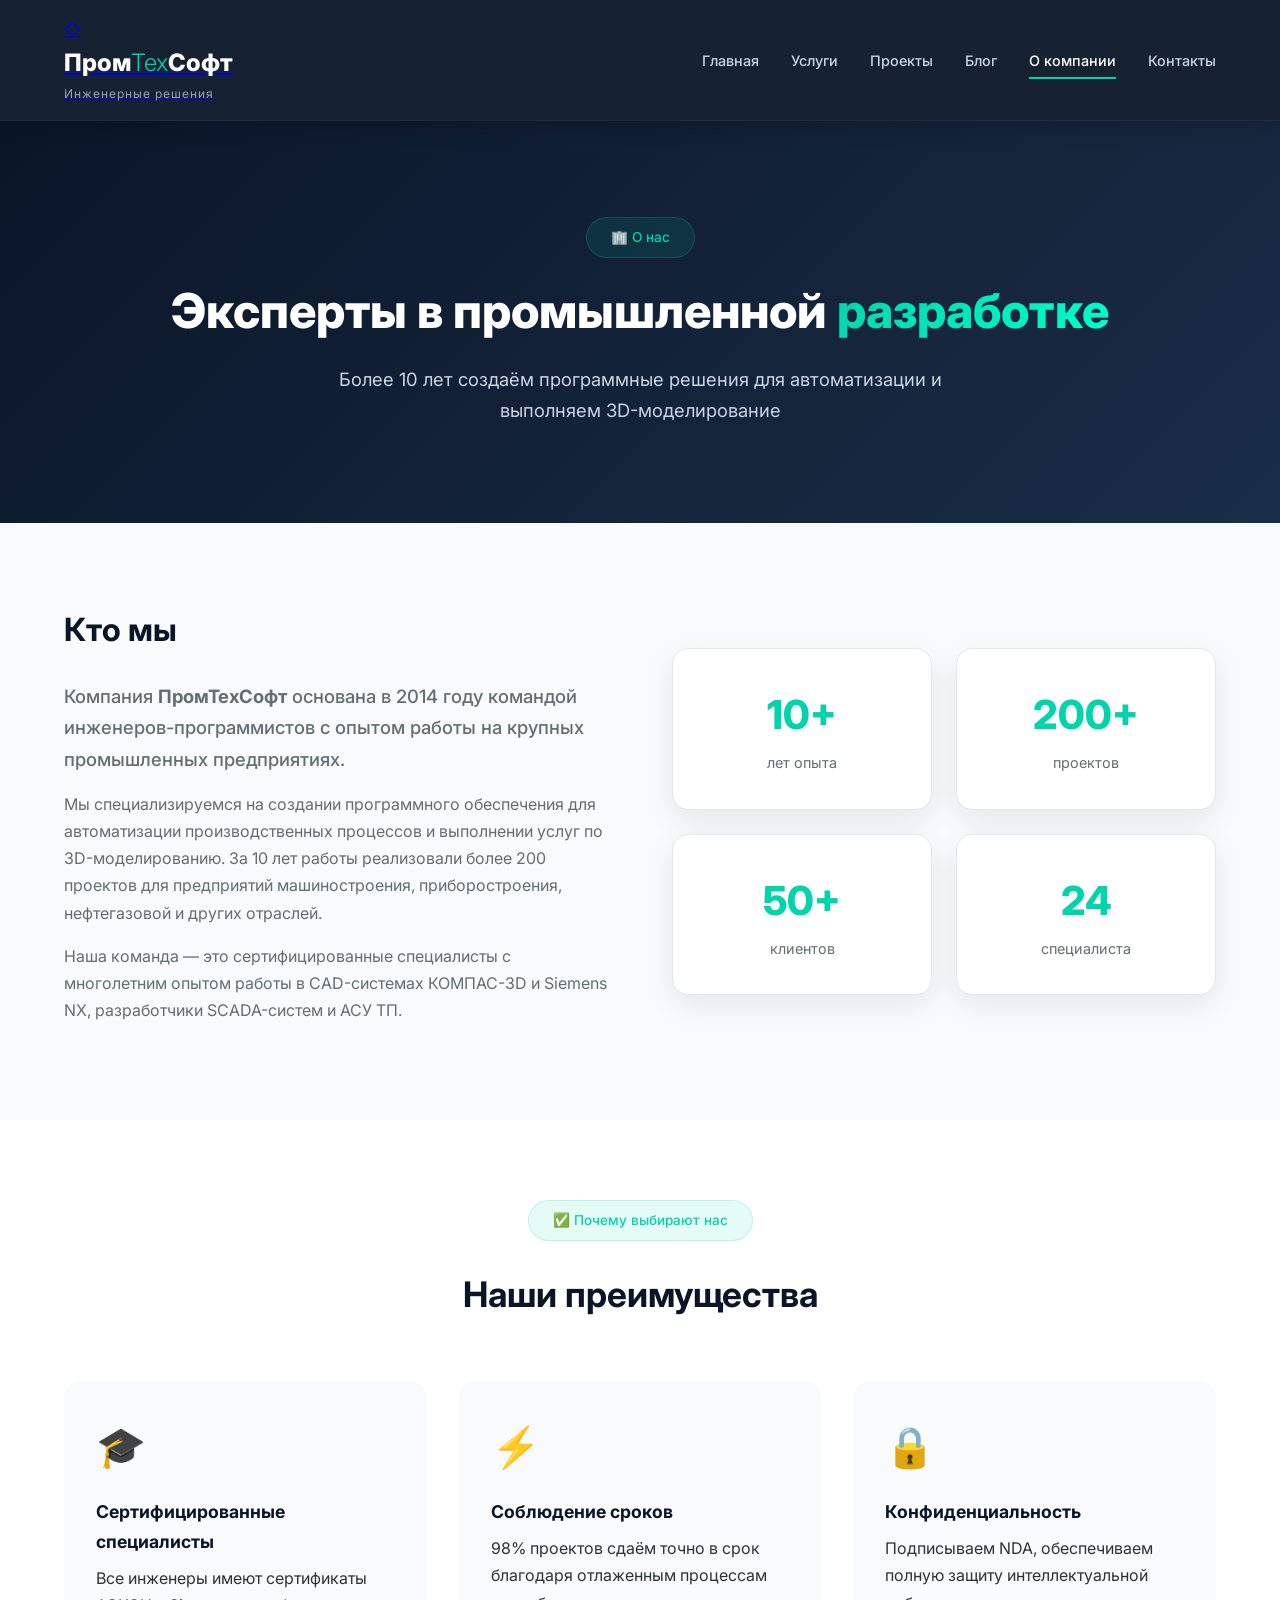
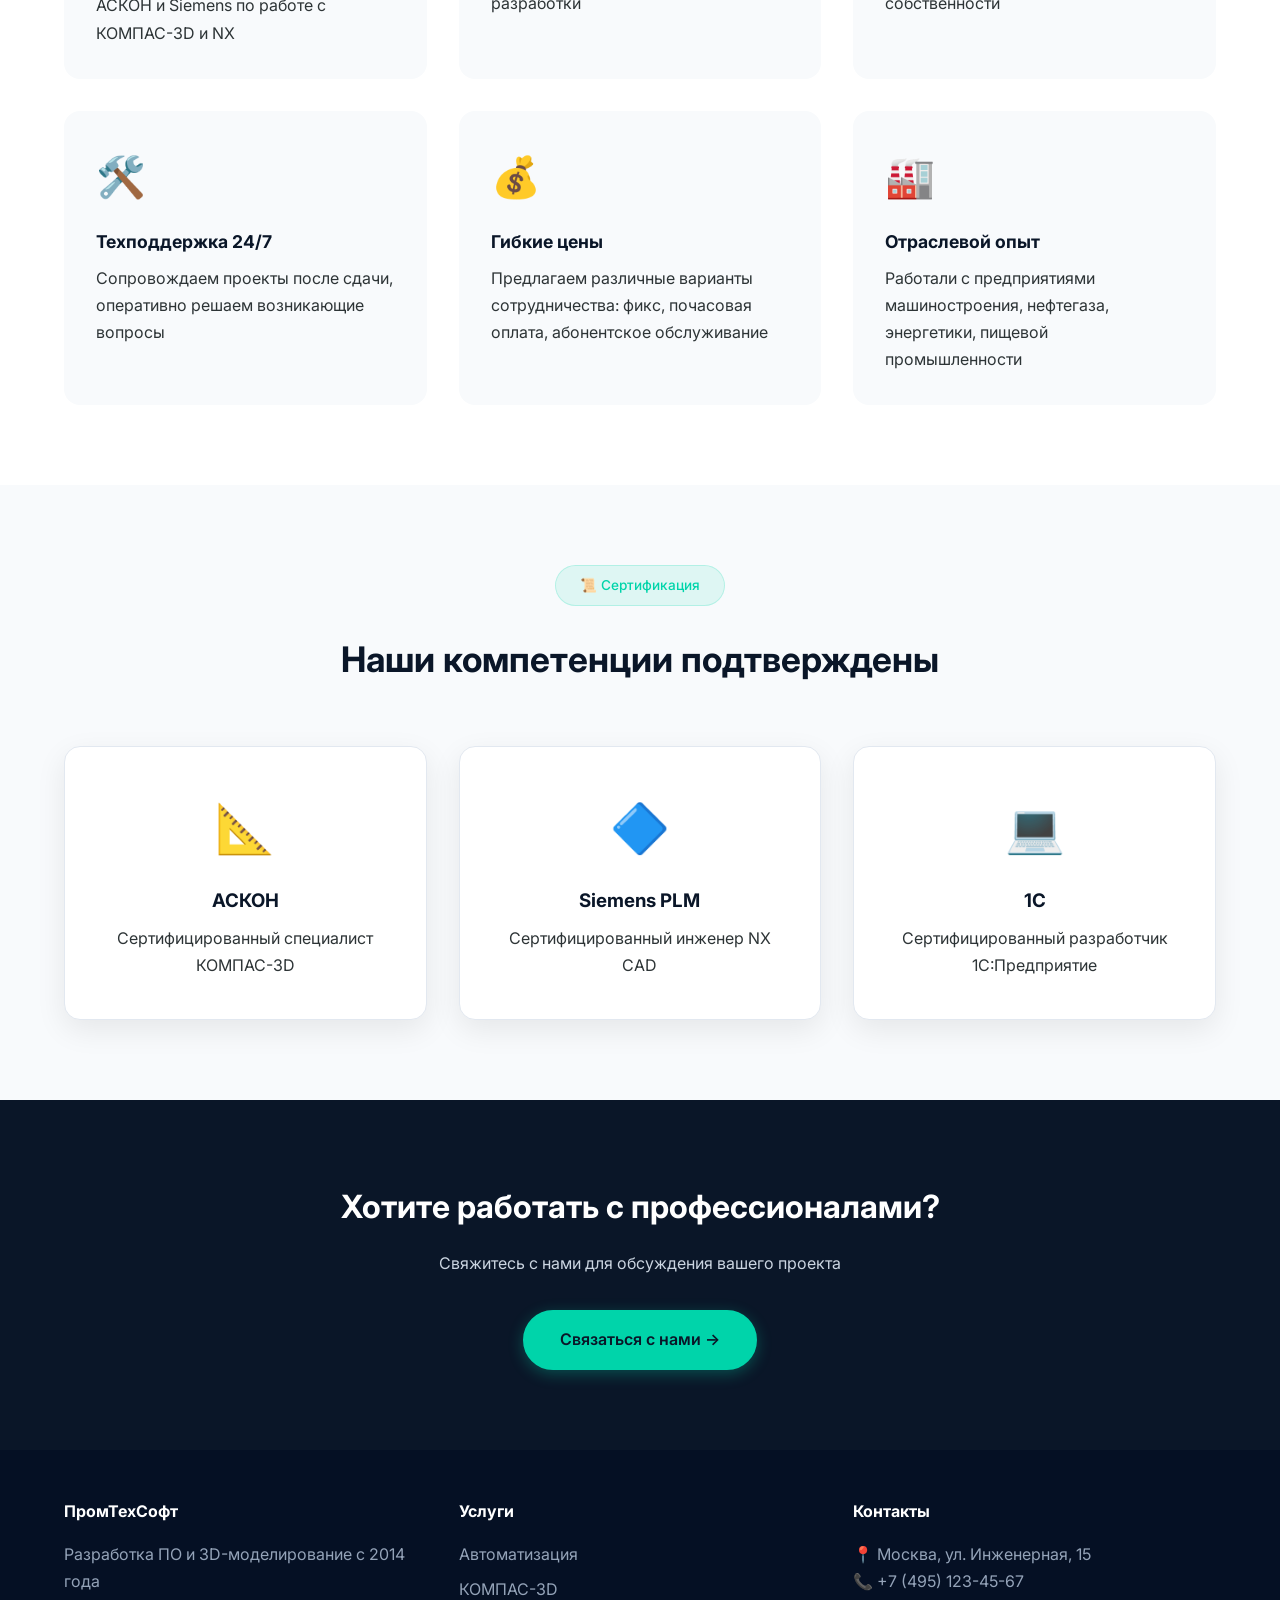
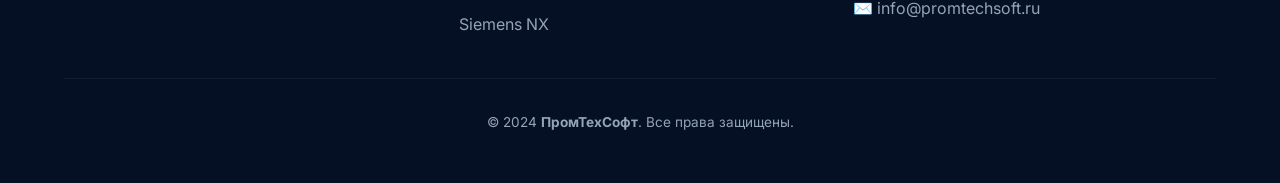
==== about.html @ b5c9da8a "добавление инфы" ====
<!DOCTYPE html>
<html lang="ru">
<head>
    <meta charset="UTF-8">
    <meta name="viewport" content="width=device-width, initial-scale=1.0">
    <title>О компании - ПромТехСофт | Автоматизация производств</title>
    <meta name="description" content="ПромТехСофт - компания по разработке ПО для автоматизации производств и 3D-моделированию. Более 10 лет опыта, сертифицированные специалисты КОМПАС-3D и Siemens NX.">
    <link rel="stylesheet" href="style.css">
    <link rel="stylesheet" href="animations.css">
    <link href="https://fonts.googleapis.com/css2?family=Inter:wght@300;400;500;600;700;800;900&display=swap" rel="stylesheet">
</head>
<body>
    <header class="header" id="header">
        <div class="container">
            <nav class="navbar">
                <a href="index.html" class="logo">
                    <span class="logo-icon">◇</span>
                    <div>
                        <h1>Пром<span>Тех</span>Софт</h1>
                        <p class="tagline">Инженерные решения</p>
                    </div>
                </a>
                <ul class="nav-menu" id="navMenu">
                    <li><a href="index.html">Главная</a></li>
                    <li><a href="services.html">Услуги</a></li>
                    <li><a href="projects.html">Проекты</a></li>
                    <li><a href="blog.html">Блог</a></li>
                    <li><a href="about.html" class="active">О компании</a></li>
                    <li><a href="contacts.html">Контакты</a></li>
                </ul>
                <button class="burger" id="burger" aria-label="Меню">
                    <span></span><span></span><span></span>
                </button>
            </nav>
        </div>
    </header>

    <main>
        <!-- Hero -->
        <section class="hero" style="min-height: auto; padding: 6rem 0 4rem;">
            <div class="container">
                <span class="badge fade-in">🏢 О нас</span>
                <h2 class="fade-in">Эксперты в промышленной <span class="highlight">разработке</span></h2>
                <p class="fade-in">Более 10 лет создаём программные решения для автоматизации и выполняем 3D-моделирование</p>
            </div>
        </section>

        <!-- О компании -->
        <section>
            <div class="container">
                <div class="about-grid">
                    <div class="about-content fade-in">
                        <h2>Кто мы</h2>
                        <p class="lead">Компания <strong>ПромТехСофт</strong> основана в 2014 году командой инженеров-программистов с опытом работы на крупных промышленных предприятиях.</p>
                        <p>Мы специализируемся на создании программного обеспечения для автоматизации производственных процессов и выполнении услуг по 3D-моделированию. За 10 лет работы реализовали более 200 проектов для предприятий машиностроения, приборостроения, нефтегазовой и других отраслей.</p>
                        <p>Наша команда — это сертифицированные специалисты с многолетним опытом работы в CAD-системах КОМПАС-3D и Siemens NX, разработчики SCADA-систем и АСУ ТП.</p>
                    </div>
                    <div class="about-stats fade-in">
                        <div class="stat-card">
                            <span class="stat-number">10+</span>
                            <span class="stat-label">лет опыта</span>
                        </div>
                        <div class="stat-card">
                            <span class="stat-number">200+</span>
                            <span class="stat-label">проектов</span>
                        </div>
                        <div class="stat-card">
                            <span class="stat-number">50+</span>
                            <span class="stat-label">клиентов</span>
                        </div>
                        <div class="stat-card">
                            <span class="stat-number">24</span>
                            <span class="stat-label">специалиста</span>
                        </div>
                    </div>
                </div>
            </div>
        </section>

        <!-- Преимущества -->
        <section style="background: var(--white);">
            <div class="container">
                <div class="section-header fade-in">
                    <span class="badge">✅ Почему выбирают нас</span>
                    <h2>Наши преимущества</h2>
                </div>
                <div class="advantages-grid fade-in">
                    <div class="advantage-item">
                        <span class="adv-icon">🎓</span>
                        <h3>Сертифицированные специалисты</h3>
                        <p>Все инженеры имеют сертификаты АСКОН и Siemens по работе с КОМПАС-3D и NX</p>
                    </div>
                    <div class="advantage-item">
                        <span class="adv-icon">⚡</span>
                        <h3>Соблюдение сроков</h3>
                        <p>98% проектов сдаём точно в срок благодаря отлаженным процессам разработки</p>
                    </div>
                    <div class="advantage-item">
                        <span class="adv-icon">🔒</span>
                        <h3>Конфиденциальность</h3>
                        <p>Подписываем NDA, обеспечиваем полную защиту интеллектуальной собственности</p>
                    </div>
                    <div class="advantage-item">
                        <span class="adv-icon">🛠️</span>
                        <h3>Техподдержка 24/7</h3>
                        <p>Сопровождаем проекты после сдачи, оперативно решаем возникающие вопросы</p>
                    </div>
                    <div class="advantage-item">
                        <span class="adv-icon">💰</span>
                        <h3>Гибкие цены</h3>
                        <p>Предлагаем различные варианты сотрудничества: фикс, почасовая оплата, абонентское обслуживание</p>
                    </div>
                    <div class="advantage-item">
                        <span class="adv-icon">🏭</span>
                        <h3>Отраслевой опыт</h3>
                        <p>Работали с предприятиями машиностроения, нефтегаза, энергетики, пищевой промышленности</p>
                    </div>
                </div>
            </div>
        </section>

        <!-- Сертификаты -->
        <section>
            <div class="container">
                <div class="section-header fade-in">
                    <span class="badge">📜 Сертификация</span>
                    <h2>Наши компетенции подтверждены</h2>
                </div>
                <div class="certificates-grid fade-in">
                    <div class="cert-card">
                        <span class="cert-icon">📐</span>
                        <h3>АСКОН</h3>
                        <p>Сертифицированный специалист КОМПАС-3D</p>
                    </div>
                    <div class="cert-card">
                        <span class="cert-icon">🔷</span>
                        <h3>Siemens PLM</h3>
                        <p>Сертифицированный инженер NX CAD</p>
                    </div>
                    <div class="cert-card">
                        <span class="cert-icon">💻</span>
                        <h3>1С</h3>
                        <p>Сертифицированный разработчик 1С:Предприятие</p>
                    </div>
                </div>
            </div>
        </section>

        <!-- CTA -->
        <section class="cta fade-in">
            <div class="container">
                <h2>Хотите работать с профессионалами?</h2>
                <p>Свяжитесь с нами для обсуждения вашего проекта</p>
                <a href="contacts.html" class="btn btn-primary">Связаться с нами →</a>
            </div>
        </section>
    </main>

    <footer class="footer">
        <div class="container">
            <div class="footer-grid">
                <div class="footer-col">
                    <h4>ПромТехСофт</h4>
                    <p>Разработка ПО и 3D-моделирование с 2014 года</p>
                </div>
                <div class="footer-col">
                    <h4>Услуги</h4>
                    <ul>
                        <li><a href="services.html">Автоматизация</a></li>
                        <li><a href="services.html">КОМПАС-3D</a></li>
                        <li><a href="services.html">Siemens NX</a></li>
                    </ul>
                </div>
                <div class="footer-col">
                    <h4>Контакты</h4>
                    <p>📍 Москва, ул. Инженерная, 15</p>
                    <p>📞 +7 (495) 123-45-67</p>
                    <p>✉️ info@promtechsoft.ru</p>
                </div>
            </div>
            <div class="footer-bottom">
                <p>© 2024 <strong>ПромТехСофт</strong>. Все права защищены.</p>
            </div>
        </div>
    </footer>

    <button class="scroll-top" id="scrollTop" aria-label="Наверх">↑</button>

    <style>
        .about-grid {
            display: grid;
            grid-template-columns: 1fr 1fr;
            gap: 4rem;
            align-items: center;
        }
        
        .about-content h2 {
            font-size: 2rem;
            color: var(--primary);
            margin-bottom: 1.5rem;
        }
        
        .lead {
            font-size: 1.15rem;
            color: var(--text);
            margin-bottom: 1rem;
            font-weight: 500;
        }
        
        .about-content p {
            color: var(--text-light);
            margin-bottom: 1rem;
        }
        
        .about-stats {
            display: grid;
            grid-template-columns: repeat(2, 1fr);
            gap: 1.5rem;
        }
        
        .stat-card {
            background: var(--white);
            padding: 2rem;
            border-radius: var(--radius);
            text-align: center;
            box-shadow: var(--shadow);
            border: 1px solid var(--gray-200);
            transition: var(--transition);
        }
        
        .stat-card:hover {
            transform: translateY(-5px);
            box-shadow: var(--shadow-hover);
        }
        
        .stat-number {
            font-size: 2.5rem;
            font-weight: 800;
            color: var(--accent);
            display: block;
        }
        
        .stat-label {
            color: var(--text-light);
            font-size: 0.9rem;
        }
        
        .advantages-grid {
            display: grid;
            grid-template-columns: repeat(auto-fit, minmax(300px, 1fr));
            gap: 2rem;
        }
        
        .advantage-item {
            background: var(--gray-50);
            padding: 2rem;
            border-radius: var(--radius);
            transition: var(--transition);
        }
        
        .advantage-item:hover {
            background: var(--white);
            box-shadow: var(--shadow);
            transform: translateY(-3px);
        }
        
        .adv-icon {
            font-size: 2.5rem;
            display: block;
            margin-bottom: 1rem;
        }
        
        .advantage-item h3 {
            font-size: 1.1rem;
            margin-bottom: 0.5rem;
            color: var(--primary);
        }
        
        .certificates-grid {
            display: grid;
            grid-template-columns: repeat(auto-fit, minmax(250px, 1fr));
            gap: 2rem;
        }
        
        .cert-card {
            text-align: center;
            padding: 2.5rem 2rem;
            background: var(--white);
            border-radius: var(--radius);
            box-shadow: var(--shadow);
            border: 1px solid var(--gray-200);
        }
        
        .cert-icon {
            font-size: 3rem;
            display: block;
            margin-bottom: 1rem;
        }
        
        .cert-card h3 {
            color: var(--primary);
            margin-bottom: 0.5rem;
        }
        
        @media (max-width: 768px) {
            .about-grid {
                grid-template-columns: 1fr;
                gap: 2rem;
            }
            
            .about-stats {
                grid-template-columns: repeat(2, 1fr);
            }
        }
    </style>

    <script src="main.js"></script>
</body>
</html>
---- style.css ----
:root {
    --primary: #0a1628;
    --primary-light: #132238;
    --secondary: #1a2d47;
    --accent: #00d4aa;
    --accent-hover: #00f0c8;
    --dark: #051024;
    --text: #2d3436;
    --text-light: #636e72;
    --white: #ffffff;
    --gray-50: #f8fafc;
    --gray-100: #f1f5f9;
    --gray-200: #e2e8f0;
    --gray-300: #cbd5e1;
    --gray-400: #94a3b8;
    --gray-500: #64748b;
    --radius: 16px;
    --shadow: 0 10px 30px rgba(0,0,0,0.08);
    --shadow-hover: 0 20px 40px rgba(0,0,0,0.15);
    --transition: 0.3s cubic-bezier(0.4, 0, 0.2, 1);
}

* {
    margin: 0;
    padding: 0;
    box-sizing: border-box;
}

html {
    scroll-behavior: smooth;
    scroll-padding-top: 80px;
}

body {
    font-family: 'Inter', -apple-system, sans-serif;
    line-height: 1.7;
    color: var(--text);
    background: var(--gray-50);
}

.container {
    max-width: 1200px;
    margin: 0 auto;
    padding: 0 24px;
}

/* Header */
.header {
    background: rgba(10, 22, 40, 0.95);
    backdrop-filter: blur(20px);
    color: var(--white);
    padding: 1rem 0;
    position: sticky;
    top: 0;
    z-index: 1000;
    border-bottom: 1px solid rgba(255,255,255,0.05);
    box-shadow: 0 4px 20px rgba(0,0,0,0.2);
}

.navbar {
    display: flex;
    justify-content: space-between;
    align-items: center;
}

.logo h1 {
    font-size: 1.5rem;
    font-weight: 800;
    color: var(--white);
}

.logo h1 span {
    color: var(--accent);
    font-weight: 300;
}

.tagline {
    font-size: 0.75rem;
    color: var(--gray-400);
    letter-spacing: 1px;
}

.nav-menu {
    display: flex;
    list-style: none;
    gap: 2rem;
}

.nav-menu a {
    color: var(--gray-300);
    text-decoration: none;
    font-weight: 500;
    font-size: 0.9rem;
    transition: var(--transition);
    padding: 0.5rem 0;
    border-bottom: 2px solid transparent;
}

.nav-menu a:hover,
.nav-menu a.active {
    color: var(--white);
    border-bottom-color: var(--accent);
}

.burger {
    display: none;
    font-size: 1.5rem;
    background: none;
    border: none;
    color: var(--white);
    cursor: pointer;
    padding: 0.5rem;
}

/* Hero */
.hero {
    background: linear-gradient(135deg, var(--primary) 0%, var(--secondary) 100%);
    color: var(--white);
    padding: 6rem 0;
    text-align: center;
}

.badge {
    display: inline-block;
    background: rgba(0, 212, 170, 0.1);
    color: var(--accent);
    padding: 0.5rem 1.5rem;
    border-radius: 50px;
    font-size: 0.85rem;
    font-weight: 500;
    border: 1px solid rgba(0, 212, 170, 0.2);
    margin-bottom: 1.5rem;
}

.hero h2 {
    font-size: 3rem;
    font-weight: 800;
    line-height: 1.2;
    margin-bottom: 1.5rem;
}

.highlight {
    background: linear-gradient(135deg, var(--accent), #00ffcc);
    -webkit-background-clip: text;
    -webkit-text-fill-color: transparent;
    background-clip: text;
}

.hero p {
    font-size: 1.15rem;
    color: var(--gray-300);
    max-width: 700px;
    margin: 0 auto 2rem;
}

.hero-buttons {
    display: flex;
    gap: 1rem;
    justify-content: center;
    margin-bottom: 3rem;
    flex-wrap: wrap;
}

.hero-stats {
    display: flex;
    justify-content: center;
    gap: 4rem;
}

.stat-value {
    font-size: 2rem;
    font-weight: 800;
    color: var(--accent);
    display: block;
}

.stat-label {
    font-size: 0.9rem;
    color: var(--gray-400);
}

/* Buttons */
.btn {
    display: inline-block;
    padding: 0.9rem 2.2rem;
    border-radius: 50px;
    text-decoration: none;
    font-weight: 600;
    transition: var(--transition);
    border: 2px solid transparent;
}

.btn-primary {
    background: var(--accent);
    color: var(--primary);
    border-color: var(--accent);
    box-shadow: 0 4px 15px rgba(0, 212, 170, 0.3);
}

.btn-primary:hover {
    background: var(--accent-hover);
    transform: translateY(-2px);
    box-shadow: 0 8px 25px rgba(0, 212, 170, 0.4);
}

.btn-outline {
    border-color: rgba(255,255,255,0.3);
    color: var(--white);
    backdrop-filter: blur(10px);
}

.btn-outline:hover {
    background: rgba(255,255,255,0.1);
    border-color: var(--white);
    transform: translateY(-2px);
}

/* Sections */
section {
    padding: 5rem 0;
}

.section-header {
    text-align: center;
    margin-bottom: 3.5rem;
}

.section-header h2 {
    font-size: 2.2rem;
    color: var(--primary);
    margin-bottom: 0.8rem;
}

.section-header p {
    color: var(--text-light);
    max-width: 600px;
    margin: 0 auto;
}

/* Services Grid */
.services-grid {
    display: grid;
    grid-template-columns: repeat(auto-fit, minmax(260px, 1fr));
    gap: 2rem;
}

.service-card {
    background: var(--white);
    padding: 2.5rem 2rem;
    border-radius: var(--radius);
    box-shadow: var(--shadow);
    text-align: center;
    transition: var(--transition);
    border: 1px solid var(--gray-200);
}

.service-card:hover {
    transform: translateY(-8px);
    box-shadow: var(--shadow-hover);
}

.service-icon {
    font-size: 3rem;
    margin-bottom: 1rem;
}

.service-card h3 {
    font-size: 1.2rem;
    margin-bottom: 0.8rem;
    color: var(--primary);
}

.service-card p {
    color: var(--text-light);
    font-size: 0.9rem;
    margin-bottom: 1rem;
}

.service-link {
    color: var(--accent);
    text-decoration: none;
    font-weight: 600;
    font-size: 0.9rem;
}

/* CTA */
.cta {
    background: var(--primary);
    color: var(--white);
    text-align: center;
}

.cta h2 {
    font-size: 2rem;
    margin-bottom: 1rem;
}

.cta p {
    color: var(--gray-300);
    margin-bottom: 2rem;
}

/* Footer */
.footer {
    background: var(--dark);
    color: var(--gray-400);
    padding: 3rem 0;
}

.footer-grid {
    display: grid;
    grid-template-columns: repeat(auto-fit, minmax(200px, 1fr));
    gap: 2rem;
    margin-bottom: 2rem;
}

.footer-col h4 {
    color: var(--white);
    margin-bottom: 1rem;
}

.footer-col ul {
    list-style: none;
}

.footer-col ul li {
    margin-bottom: 0.5rem;
}

.footer-col a {
    color: var(--gray-400);
    text-decoration: none;
    transition: var(--transition);
}

.footer-col a:hover {
    color: var(--accent);
}

.footer-bottom {
    text-align: center;
    padding-top: 2rem;
    border-top: 1px solid rgba(255,255,255,0.05);
    font-size: 0.85rem;
}

/* Scroll Top */
.scroll-top {
    position: fixed;
    bottom: 30px;
    right: 30px;
    width: 50px;
    height: 50px;
    background: var(--accent);
    color: var(--primary);
    border: none;
    border-radius: 50%;
    font-size: 1.5rem;
    cursor: pointer;
    opacity: 0;
    pointer-events: none;
    transition: var(--transition);
    box-shadow: var(--shadow);
    font-weight: 700;
}

.scroll-top.visible {
    opacity: 1;
    pointer-events: all;
}

.scroll-top:hover {
    background: var(--accent-hover);
    transform: translateY(-3px);
}

/* Mobile */
@media (max-width: 768px) {
    .burger {
        display: block;
    }
    
    .nav-menu {
        display: none;
        position: fixed;
        top: 70px;
        left: 0;
        right: 0;
        background: var(--primary);
        flex-direction: column;
        padding: 2rem;
        text-align: center;
        box-shadow: 0 10px 30px rgba(0,0,0,0.3);
    }
    
    .nav-menu.active {
        display: flex;
    }
    
    .hero h2 {
        font-size: 2rem;
    }
    
    .hero-stats {
        gap: 2rem;
    }
    
    .services-grid {
        grid-template-columns: 1fr;
    }
}
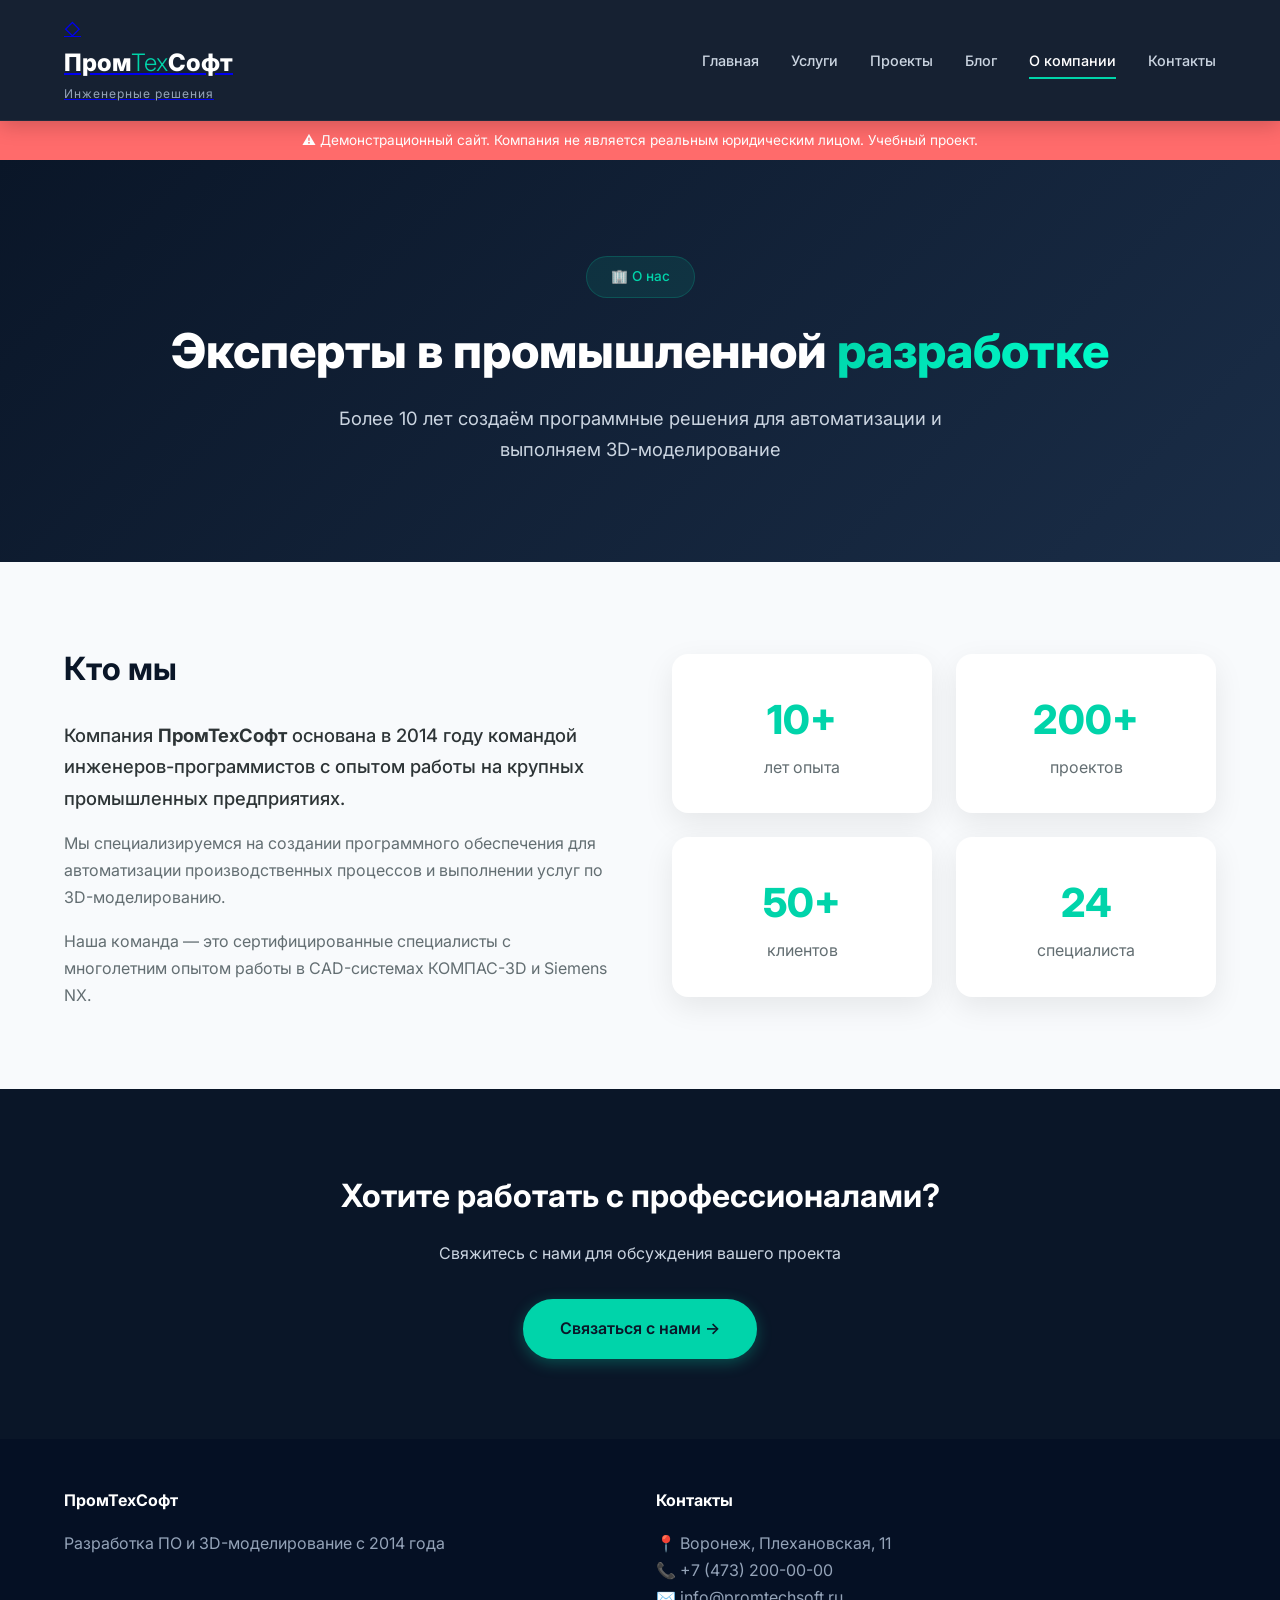
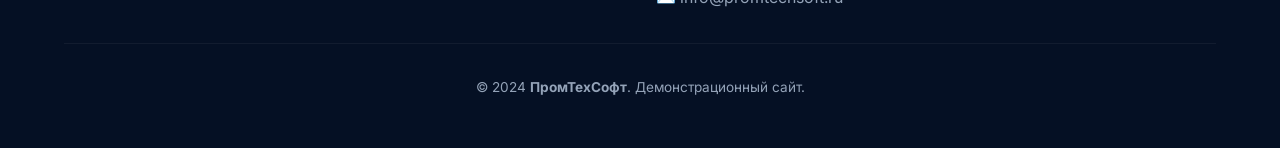
==== commit 824273cc: "демо" ====
--- a/about.html
+++ b/about.html
@@ -3,8 +3,8 @@
 <head>
     <meta charset="UTF-8">
     <meta name="viewport" content="width=device-width, initial-scale=1.0">
-    <title>О компании - ПромТехСофт | Автоматизация производств</title>
-    <meta name="description" content="ПромТехСофт - компания по разработке ПО для автоматизации производств и 3D-моделированию. Более 10 лет опыта, сертифицированные специалисты КОМПАС-3D и Siemens NX.">
+    <title>О компании - ПромТехСофт | Демонстрационный сайт</title>
+    <meta name="description" content="ПромТехСофт - демонстрационный сайт компании по разработке ПО для автоматизации производств и 3D-моделированию. Учебный проект.">
     <link rel="stylesheet" href="style.css">
     <link rel="stylesheet" href="animations.css">
     <link href="https://fonts.googleapis.com/css2?family=Inter:wght@300;400;500;600;700;800;900&display=swap" rel="stylesheet">
@@ -36,7 +36,10 @@
     </header>
 
     <main>
-        <!-- Hero -->
+        <div style="background: #ff6b6b; color: white; text-align: center; padding: 0.5rem; font-size: 0.85rem;">
+            ⚠️ Демонстрационный сайт. Компания не является реальным юридическим лицом. Учебный проект.
+        </div>
+
         <section class="hero" style="min-height: auto; padding: 6rem 0 4rem;">
             <div class="container">
                 <span class="badge fade-in">🏢 О нас</span>
@@ -45,108 +48,37 @@
             </div>
         </section>
 
-        <!-- О компании -->
         <section>
             <div class="container">
-                <div class="about-grid">
-                    <div class="about-content fade-in">
-                        <h2>Кто мы</h2>
-                        <p class="lead">Компания <strong>ПромТехСофт</strong> основана в 2014 году командой инженеров-программистов с опытом работы на крупных промышленных предприятиях.</p>
-                        <p>Мы специализируемся на создании программного обеспечения для автоматизации производственных процессов и выполнении услуг по 3D-моделированию. За 10 лет работы реализовали более 200 проектов для предприятий машиностроения, приборостроения, нефтегазовой и других отраслей.</p>
-                        <p>Наша команда — это сертифицированные специалисты с многолетним опытом работы в CAD-системах КОМПАС-3D и Siemens NX, разработчики SCADA-систем и АСУ ТП.</p>
+                <div style="display: grid; grid-template-columns: 1fr 1fr; gap: 4rem; align-items: center;">
+                    <div class="fade-in">
+                        <h2 style="font-size: 2rem; color: var(--primary); margin-bottom: 1.5rem;">Кто мы</h2>
+                        <p style="font-size: 1.15rem; font-weight: 500; margin-bottom: 1rem;">Компания <strong>ПромТехСофт</strong> основана в 2014 году командой инженеров-программистов с опытом работы на крупных промышленных предприятиях.</p>
+                        <p style="color: var(--text-light); margin-bottom: 1rem;">Мы специализируемся на создании программного обеспечения для автоматизации производственных процессов и выполнении услуг по 3D-моделированию.</p>
+                        <p style="color: var(--text-light);">Наша команда — это сертифицированные специалисты с многолетним опытом работы в CAD-системах КОМПАС-3D и Siemens NX.</p>
                     </div>
-                    <div class="about-stats fade-in">
-                        <div class="stat-card">
-                            <span class="stat-number">10+</span>
-                            <span class="stat-label">лет опыта</span>
+                    <div class="fade-in" style="display: grid; grid-template-columns: repeat(2, 1fr); gap: 1.5rem;">
+                        <div style="background: white; padding: 2rem; border-radius: 16px; text-align: center; box-shadow: 0 10px 30px rgba(0,0,0,0.08);">
+                            <span style="font-size: 2.5rem; font-weight: 800; color: #00d4aa; display: block;">10+</span>
+                            <span style="color: #636e72;">лет опыта</span>
                         </div>
-                        <div class="stat-card">
-                            <span class="stat-number">200+</span>
-                            <span class="stat-label">проектов</span>
+                        <div style="background: white; padding: 2rem; border-radius: 16px; text-align: center; box-shadow: 0 10px 30px rgba(0,0,0,0.08);">
+                            <span style="font-size: 2.5rem; font-weight: 800; color: #00d4aa; display: block;">200+</span>
+                            <span style="color: #636e72;">проектов</span>
                         </div>
-                        <div class="stat-card">
-                            <span class="stat-number">50+</span>
-                            <span class="stat-label">клиентов</span>
+                        <div style="background: white; padding: 2rem; border-radius: 16px; text-align: center; box-shadow: 0 10px 30px rgba(0,0,0,0.08);">
+                            <span style="font-size: 2.5rem; font-weight: 800; color: #00d4aa; display: block;">50+</span>
+                            <span style="color: #636e72;">клиентов</span>
                         </div>
-                        <div class="stat-card">
-                            <span class="stat-number">24</span>
-                            <span class="stat-label">специалиста</span>
+                        <div style="background: white; padding: 2rem; border-radius: 16px; text-align: center; box-shadow: 0 10px 30px rgba(0,0,0,0.08);">
+                            <span style="font-size: 2.5rem; font-weight: 800; color: #00d4aa; display: block;">24</span>
+                            <span style="color: #636e72;">специалиста</span>
                         </div>
                     </div>
                 </div>
             </div>
         </section>
 
-        <!-- Преимущества -->
-        <section style="background: var(--white);">
-            <div class="container">
-                <div class="section-header fade-in">
-                    <span class="badge">✅ Почему выбирают нас</span>
-                    <h2>Наши преимущества</h2>
-                </div>
-                <div class="advantages-grid fade-in">
-                    <div class="advantage-item">
-                        <span class="adv-icon">🎓</span>
-                        <h3>Сертифицированные специалисты</h3>
-                        <p>Все инженеры имеют сертификаты АСКОН и Siemens по работе с КОМПАС-3D и NX</p>
-                    </div>
-                    <div class="advantage-item">
-                        <span class="adv-icon">⚡</span>
-                        <h3>Соблюдение сроков</h3>
-                        <p>98% проектов сдаём точно в срок благодаря отлаженным процессам разработки</p>
-                    </div>
-                    <div class="advantage-item">
-                        <span class="adv-icon">🔒</span>
-                        <h3>Конфиденциальность</h3>
-                        <p>Подписываем NDA, обеспечиваем полную защиту интеллектуальной собственности</p>
-                    </div>
-                    <div class="advantage-item">
-                        <span class="adv-icon">🛠️</span>
-                        <h3>Техподдержка 24/7</h3>
-                        <p>Сопровождаем проекты после сдачи, оперативно решаем возникающие вопросы</p>
-                    </div>
-                    <div class="advantage-item">
-                        <span class="adv-icon">💰</span>
-                        <h3>Гибкие цены</h3>
-                        <p>Предлагаем различные варианты сотрудничества: фикс, почасовая оплата, абонентское обслуживание</p>
-                    </div>
-                    <div class="advantage-item">
-                        <span class="adv-icon">🏭</span>
-                        <h3>Отраслевой опыт</h3>
-                        <p>Работали с предприятиями машиностроения, нефтегаза, энергетики, пищевой промышленности</p>
-                    </div>
-                </div>
-            </div>
-        </section>
-
-        <!-- Сертификаты -->
-        <section>
-            <div class="container">
-                <div class="section-header fade-in">
-                    <span class="badge">📜 Сертификация</span>
-                    <h2>Наши компетенции подтверждены</h2>
-                </div>
-                <div class="certificates-grid fade-in">
-                    <div class="cert-card">
-                        <span class="cert-icon">📐</span>
-                        <h3>АСКОН</h3>
-                        <p>Сертифицированный специалист КОМПАС-3D</p>
-                    </div>
-                    <div class="cert-card">
-                        <span class="cert-icon">🔷</span>
-                        <h3>Siemens PLM</h3>
-                        <p>Сертифицированный инженер NX CAD</p>
-                    </div>
-                    <div class="cert-card">
-                        <span class="cert-icon">💻</span>
-                        <h3>1С</h3>
-                        <p>Сертифицированный разработчик 1С:Предприятие</p>
-                    </div>
-                </div>
-            </div>
-        </section>
-
-        <!-- CTA -->
         <section class="cta fade-in">
             <div class="container">
                 <h2>Хотите работать с профессионалами?</h2>
@@ -164,156 +96,19 @@
                     <p>Разработка ПО и 3D-моделирование с 2014 года</p>
                 </div>
                 <div class="footer-col">
-                    <h4>Услуги</h4>
-                    <ul>
-                        <li><a href="services.html">Автоматизация</a></li>
-                        <li><a href="services.html">КОМПАС-3D</a></li>
-                        <li><a href="services.html">Siemens NX</a></li>
-                    </ul>
-                </div>
-                <div class="footer-col">
                     <h4>Контакты</h4>
-                    <p>📍 Москва, ул. Инженерная, 15</p>
-                    <p>📞 +7 (495) 123-45-67</p>
+                    <p>📍 Воронеж, Плехановская, 11</p>
+                    <p>📞 +7 (473) 200-00-00</p>
                     <p>✉️ info@promtechsoft.ru</p>
                 </div>
             </div>
             <div class="footer-bottom">
-                <p>© 2024 <strong>ПромТехСофт</strong>. Все права защищены.</p>
+                <p>© 2024 <strong>ПромТехСофт</strong>. Демонстрационный сайт.</p>
             </div>
         </div>
     </footer>
 
     <button class="scroll-top" id="scrollTop" aria-label="Наверх">↑</button>
-
-    <style>
-        .about-grid {
-            display: grid;
-            grid-template-columns: 1fr 1fr;
-            gap: 4rem;
-            align-items: center;
-        }
-        
-        .about-content h2 {
-            font-size: 2rem;
-            color: var(--primary);
-            margin-bottom: 1.5rem;
-        }
-        
-        .lead {
-            font-size: 1.15rem;
-            color: var(--text);
-            margin-bottom: 1rem;
-            font-weight: 500;
-        }
-        
-        .about-content p {
-            color: var(--text-light);
-            margin-bottom: 1rem;
-        }
-        
-        .about-stats {
-            display: grid;
-            grid-template-columns: repeat(2, 1fr);
-            gap: 1.5rem;
-        }
-        
-        .stat-card {
-            background: var(--white);
-            padding: 2rem;
-            border-radius: var(--radius);
-            text-align: center;
-            box-shadow: var(--shadow);
-            border: 1px solid var(--gray-200);
-            transition: var(--transition);
-        }
-        
-        .stat-card:hover {
-            transform: translateY(-5px);
-            box-shadow: var(--shadow-hover);
-        }
-        
-        .stat-number {
-            font-size: 2.5rem;
-            font-weight: 800;
-            color: var(--accent);
-            display: block;
-        }
-        
-        .stat-label {
-            color: var(--text-light);
-            font-size: 0.9rem;
-        }
-        
-        .advantages-grid {
-            display: grid;
-            grid-template-columns: repeat(auto-fit, minmax(300px, 1fr));
-            gap: 2rem;
-        }
-        
-        .advantage-item {
-            background: var(--gray-50);
-            padding: 2rem;
-            border-radius: var(--radius);
-            transition: var(--transition);
-        }
-        
-        .advantage-item:hover {
-            background: var(--white);
-            box-shadow: var(--shadow);
-            transform: translateY(-3px);
-        }
-        
-        .adv-icon {
-            font-size: 2.5rem;
-            display: block;
-            margin-bottom: 1rem;
-        }
-        
-        .advantage-item h3 {
-            font-size: 1.1rem;
-            margin-bottom: 0.5rem;
-            color: var(--primary);
-        }
-        
-        .certificates-grid {
-            display: grid;
-            grid-template-columns: repeat(auto-fit, minmax(250px, 1fr));
-            gap: 2rem;
-        }
-        
-        .cert-card {
-            text-align: center;
-            padding: 2.5rem 2rem;
-            background: var(--white);
-            border-radius: var(--radius);
-            box-shadow: var(--shadow);
-            border: 1px solid var(--gray-200);
-        }
-        
-        .cert-icon {
-            font-size: 3rem;
-            display: block;
-            margin-bottom: 1rem;
-        }
-        
-        .cert-card h3 {
-            color: var(--primary);
-            margin-bottom: 0.5rem;
-        }
-        
-        @media (max-width: 768px) {
-            .about-grid {
-                grid-template-columns: 1fr;
-                gap: 2rem;
-            }
-            
-            .about-stats {
-                grid-template-columns: repeat(2, 1fr);
-            }
-        }
-    </style>
-
     <script src="main.js"></script>
 </body>
 </html>
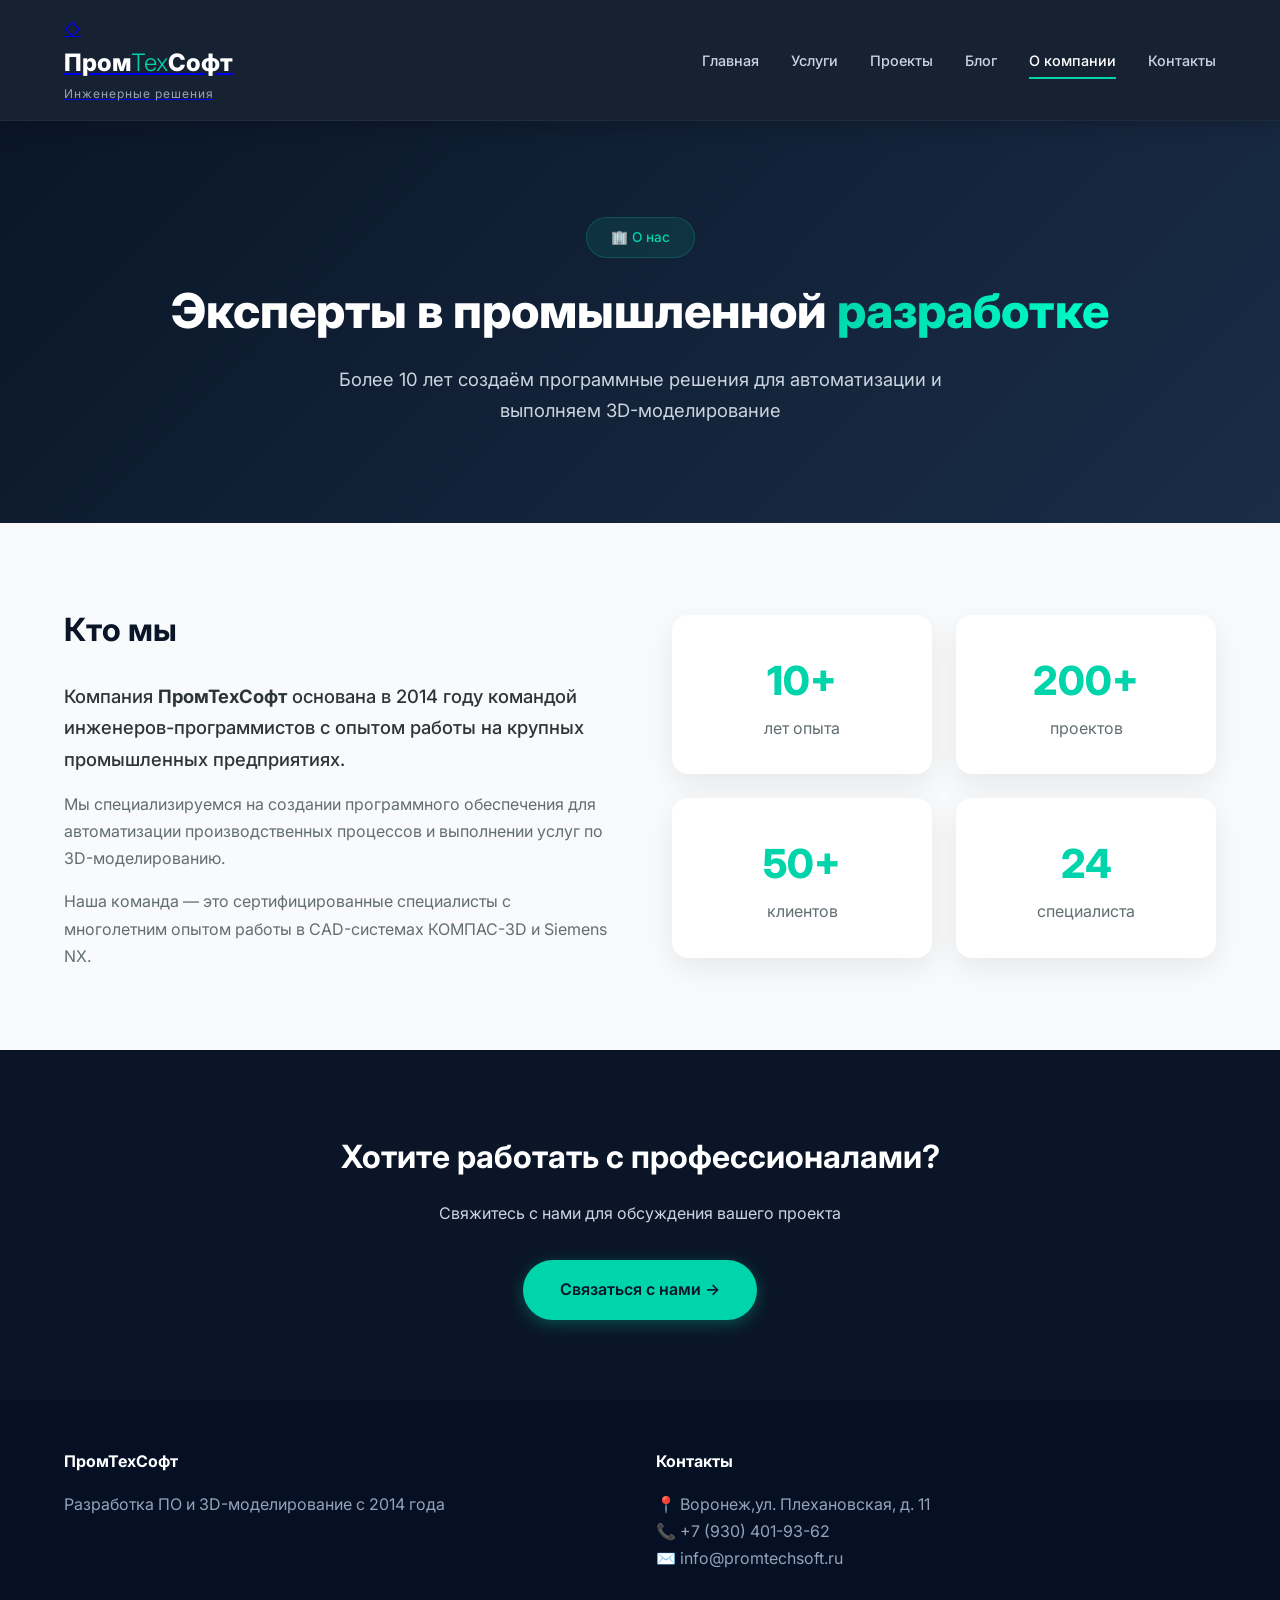
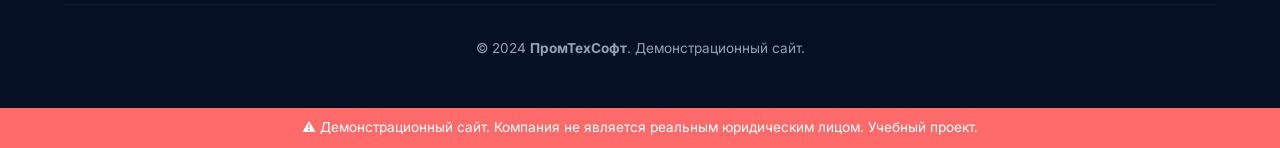
==== commit 781c1c05: "иконка 2.0" ====
--- a/about.html
+++ b/about.html
@@ -8,6 +8,20 @@
     <link rel="stylesheet" href="style.css">
     <link rel="stylesheet" href="animations.css">
     <link href="https://fonts.googleapis.com/css2?family=Inter:wght@300;400;500;600;700;800;900&display=swap" rel="stylesheet">
+    <link rel="icon" type="image/svg+xml" href="favicon.svg">
+        <!-- Yandex.Metrika counter -->
+    <script type="text/javascript">
+        (function(m,e,t,r,i,k,a){
+            m[i]=m[i]||function(){(m[i].a=m[i].a||[]).push(arguments)};
+            m[i].l=1*new Date();
+            for (var j = 0; j < document.scripts.length; j++) {if (document.scripts[j].src === r) { return; }}
+            k=e.createElement(t),a=e.getElementsByTagName(t)[0],k.async=1,k.src=r,a.parentNode.insertBefore(k,a)
+        })(window, document,'script','https://mc.yandex.ru/metrika/tag.js?id=110703368', 'ym');
+
+        ym(110703368, 'init', {ssr:true, webvisor:true, clickmap:true, ecommerce:"dataLayer", referrer: document.referrer, url: location.href, accurateTrackBounce:true, trackLinks:true});
+    </script>
+    <noscript><div><img src="https://mc.yandex.ru/watch/110703368" style="position:absolute; left:-9999px;" alt="" /></div></noscript>
+    <!-- /Yandex.Metrika counter -->
 </head>
 <body>
     <header class="header" id="header">
@@ -36,9 +50,6 @@
     </header>
 
     <main>
-        <div style="background: #ff6b6b; color: white; text-align: center; padding: 0.5rem; font-size: 0.85rem;">
-            ⚠️ Демонстрационный сайт. Компания не является реальным юридическим лицом. Учебный проект.
-        </div>
 
         <section class="hero" style="min-height: auto; padding: 6rem 0 4rem;">
             <div class="container">
@@ -97,8 +108,8 @@
                 </div>
                 <div class="footer-col">
                     <h4>Контакты</h4>
-                    <p>📍 Воронеж, Плехановская, 11</p>
-                    <p>📞 +7 (473) 200-00-00</p>
+                    <p>📍 Воронеж,ул. Плехановская, д. 11</p>
+                    <p>📞 +7 (930) 401-93-62</p>
                     <p>✉️ info@promtechsoft.ru</p>
                 </div>
             </div>
@@ -107,6 +118,9 @@
             </div>
         </div>
     </footer>
+    <div style="background: #ff6b6b; color: white; text-align: center; padding: 0.5rem; font-size: 0.85rem;">
+    ⚠️ Демонстрационный сайт. Компания не является реальным юридическим лицом. Учебный проект.
+    </div>
 
     <button class="scroll-top" id="scrollTop" aria-label="Наверх">↑</button>
     <script src="main.js"></script>
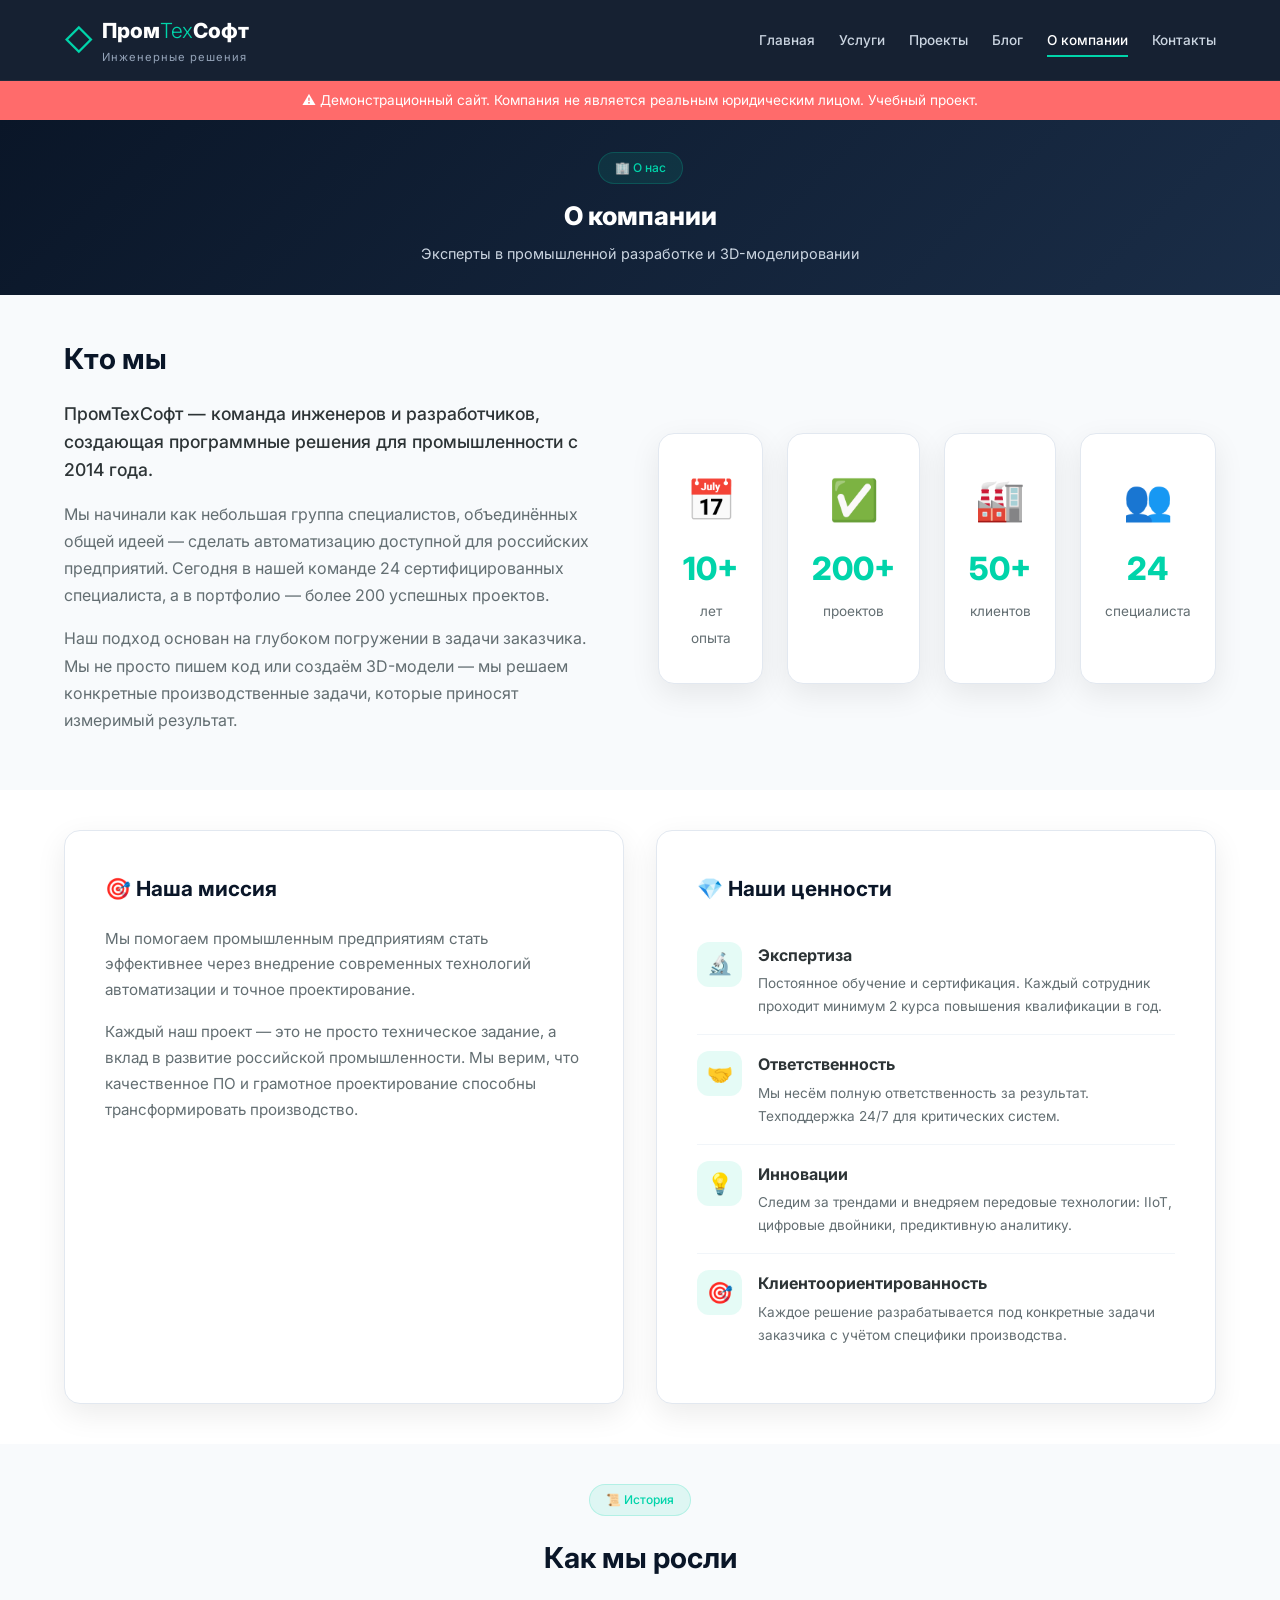
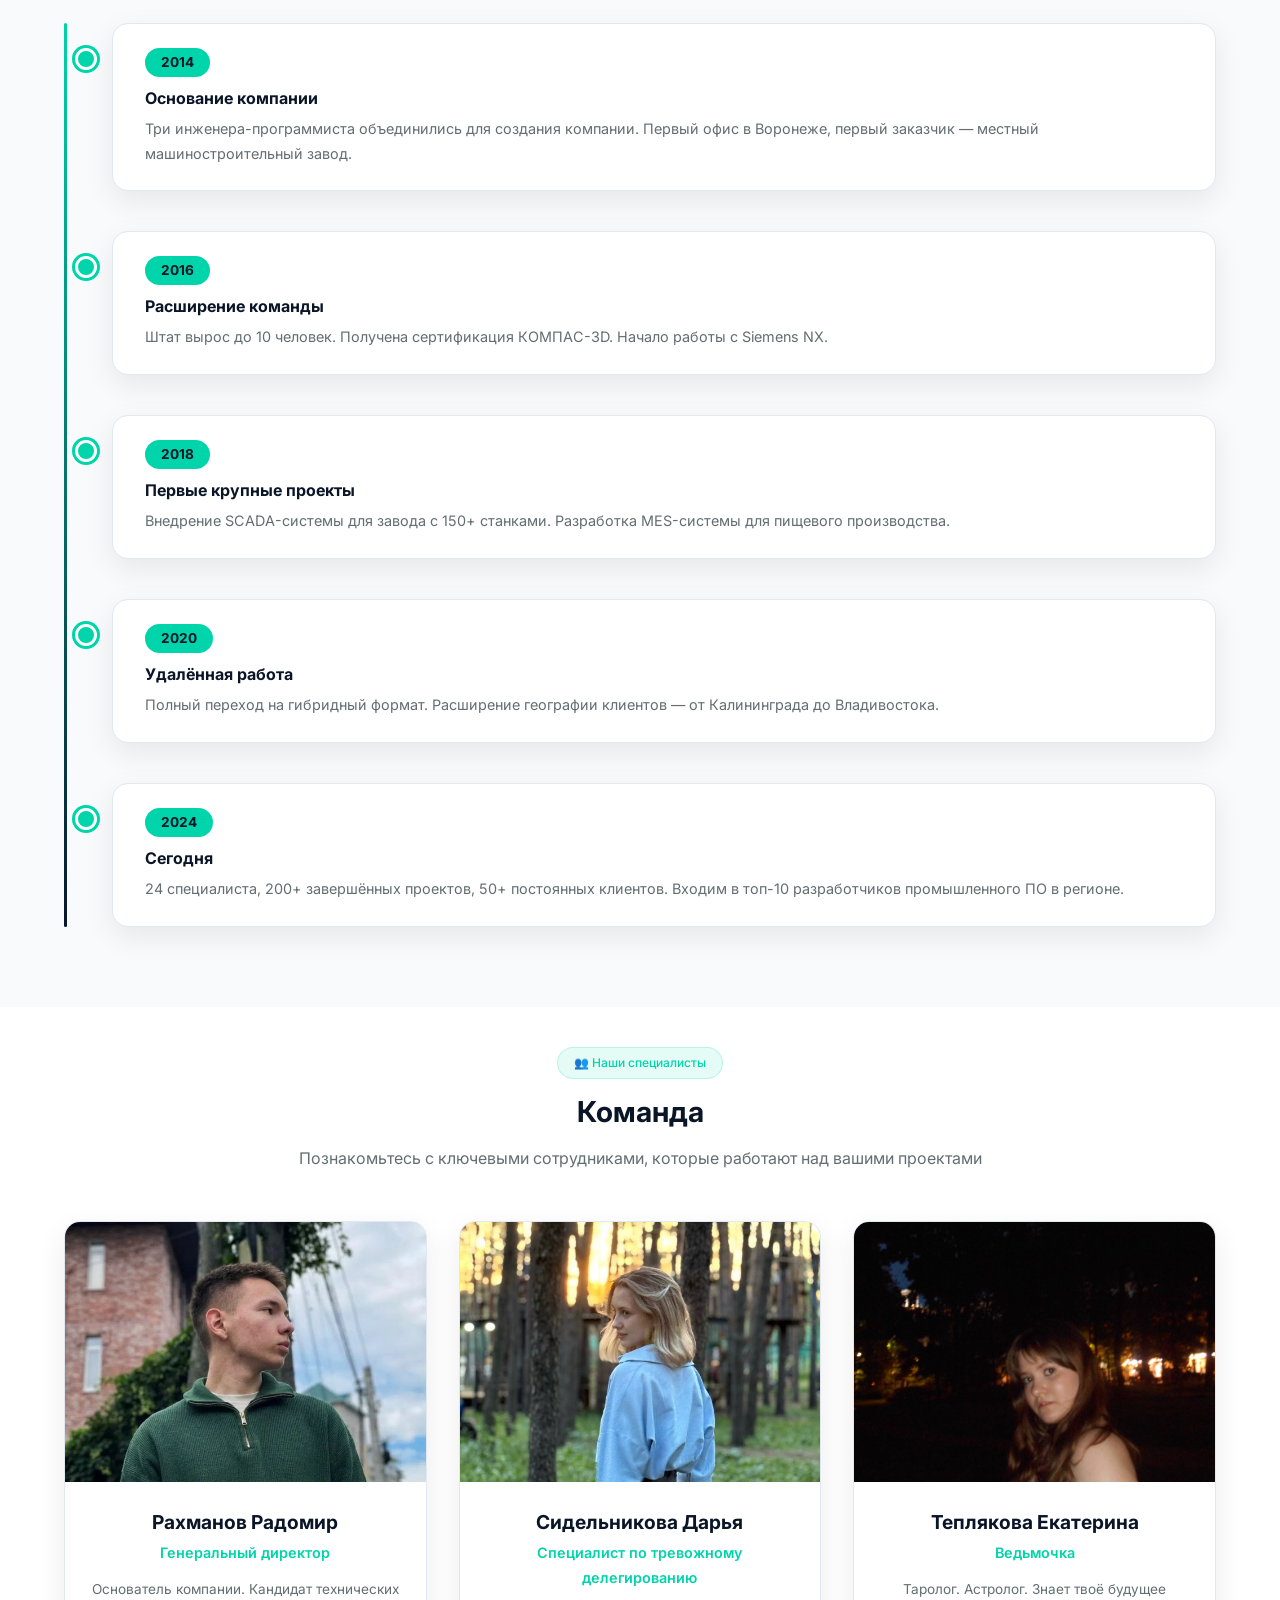
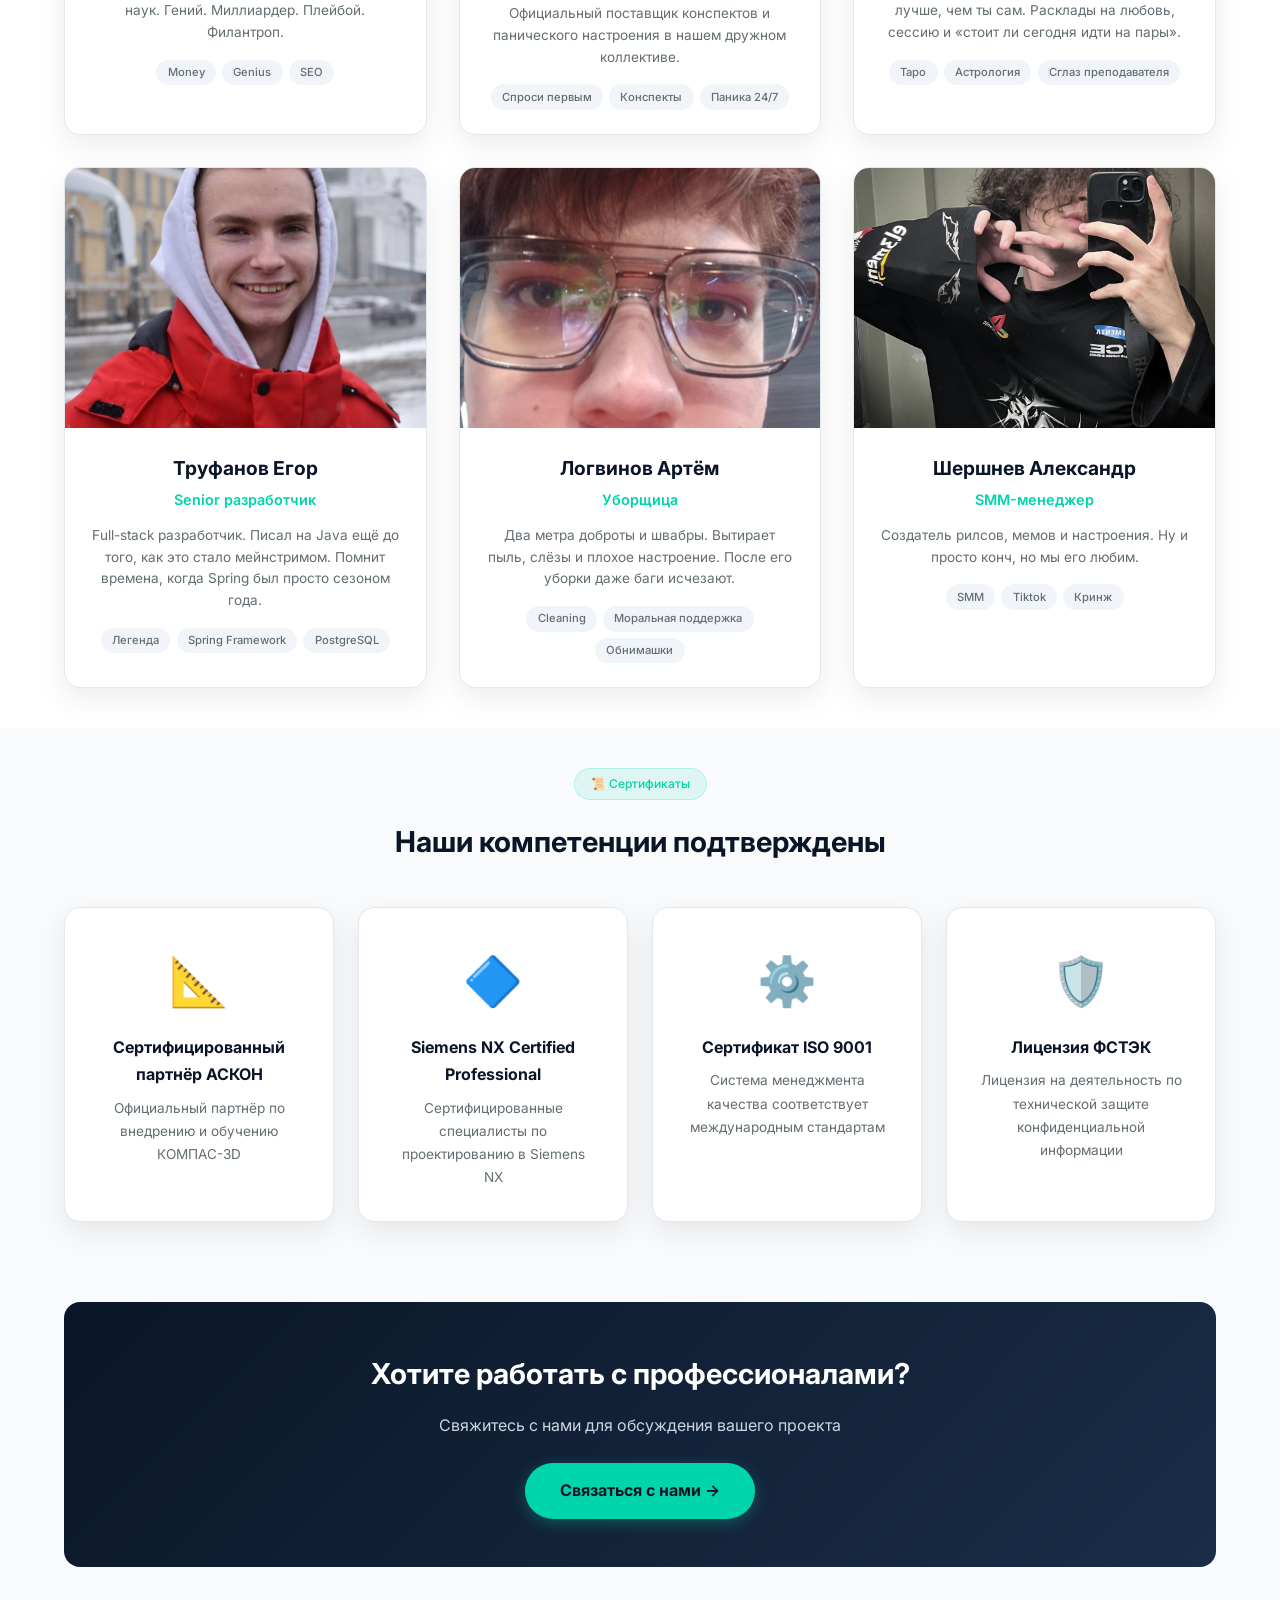
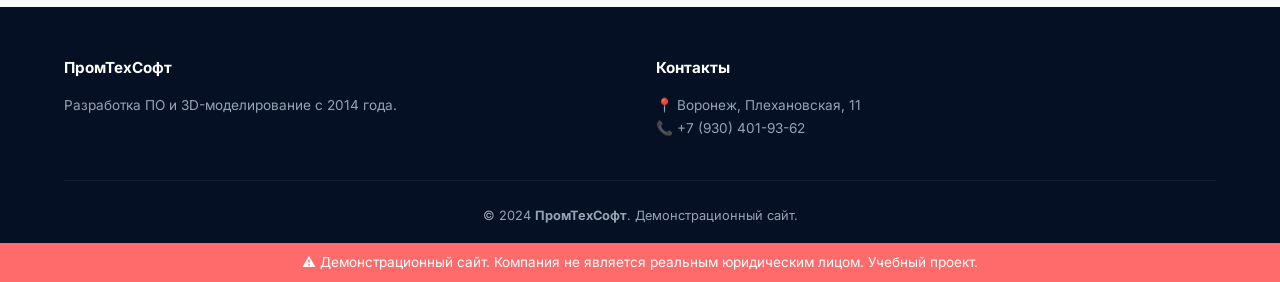
==== commit 0900c3ca: "о" ====
--- a/about.html
+++ b/about.html
@@ -3,13 +3,14 @@
 <head>
     <meta charset="UTF-8">
     <meta name="viewport" content="width=device-width, initial-scale=1.0">
-    <title>О компании - ПромТехСофт | Демонстрационный сайт</title>
-    <meta name="description" content="ПромТехСофт - демонстрационный сайт компании по разработке ПО для автоматизации производств и 3D-моделированию. Учебный проект.">
+    <title>О компании - ПромТехСофт | Команда экспертов</title>
+    <meta name="description" content="ПромТехСофт - команда профессионалов в разработке ПО и 3D-моделировании. Познакомьтесь с нашими специалистами, узнайте о миссии и ценностях компании.">
     <link rel="stylesheet" href="style.css">
     <link rel="stylesheet" href="animations.css">
     <link href="https://fonts.googleapis.com/css2?family=Inter:wght@300;400;500;600;700;800;900&display=swap" rel="stylesheet">
     <link rel="icon" type="image/svg+xml" href="favicon.svg">
-        <!-- Yandex.Metrika counter -->
+    
+    <!-- Yandex.Metrika counter -->
     <script type="text/javascript">
         (function(m,e,t,r,i,k,a){
             m[i]=m[i]||function(){(m[i].a=m[i].a||[]).push(arguments)};
@@ -17,11 +18,522 @@
             for (var j = 0; j < document.scripts.length; j++) {if (document.scripts[j].src === r) { return; }}
             k=e.createElement(t),a=e.getElementsByTagName(t)[0],k.async=1,k.src=r,a.parentNode.insertBefore(k,a)
         })(window, document,'script','https://mc.yandex.ru/metrika/tag.js?id=110703368', 'ym');
-
-        ym(110703368, 'init', {ssr:true, webvisor:true, clickmap:true, ecommerce:"dataLayer", referrer: document.referrer, url: location.href, accurateTrackBounce:true, trackLinks:true});
+        ym(110703368, 'init', {clickmap:true, trackLinks:true, accurateTrackBounce:true, webvisor:true});
     </script>
     <noscript><div><img src="https://mc.yandex.ru/watch/110703368" style="position:absolute; left:-9999px;" alt="" /></div></noscript>
-    <!-- /Yandex.Metrika counter -->
+
+    <style>
+        :root {
+            --primary: #0a1628;
+            --accent: #00d4aa;
+            --accent-hover: #00f0c8;
+            --white: #ffffff;
+            --gray-50: #f8fafc;
+            --gray-100: #f1f5f9;
+            --gray-200: #e2e8f0;
+            --gray-300: #cbd5e1;
+            --gray-400: #94a3b8;
+            --gray-500: #64748b;
+            --text: #2d3436;
+            --text-light: #636e72;
+            --radius: 16px;
+            --shadow: 0 10px 30px rgba(0,0,0,0.08);
+            --shadow-hover: 0 20px 40px rgba(0,0,0,0.15);
+            --transition: 0.3s cubic-bezier(0.4, 0, 0.2, 1);
+        }
+
+        * { margin: 0; padding: 0; box-sizing: border-box; }
+
+        body {
+            font-family: 'Inter', -apple-system, sans-serif;
+            line-height: 1.7;
+            color: var(--text);
+            background: var(--gray-50);
+        }
+
+        .container { max-width: 1200px; margin: 0 auto; padding: 0 24px; }
+
+        .demo-banner {
+            background: #ff6b6b;
+            color: white;
+            text-align: center;
+            padding: 0.5rem;
+            font-size: 0.85rem;
+        }
+
+        /* Шапка */
+        .header {
+            background: rgba(10, 22, 40, 0.95);
+            backdrop-filter: blur(20px);
+            color: white;
+            padding: 0.8rem 0;
+            position: sticky;
+            top: 0;
+            z-index: 1000;
+        }
+
+        .navbar { display: flex; justify-content: space-between; align-items: center; }
+        .logo { display: flex; align-items: center; gap: 0.5rem; text-decoration: none; color: white; }
+        .logo-icon { font-size: 1.8rem; color: var(--accent); }
+        .logo h1 { font-size: 1.3rem; font-weight: 800; }
+        .logo h1 span { color: var(--accent); font-weight: 300; }
+        .tagline { font-size: 0.7rem; color: var(--gray-400); letter-spacing: 1px; }
+
+        .nav-menu { display: flex; list-style: none; gap: 1.5rem; }
+        .nav-menu a { color: var(--gray-300); text-decoration: none; font-weight: 500; font-size: 0.85rem; padding: 0.4rem 0; border-bottom: 2px solid transparent; transition: var(--transition); }
+        .nav-menu a:hover, .nav-menu a.active { color: white; border-bottom-color: var(--accent); }
+
+        .burger { display: none; flex-direction: column; gap: 5px; background: none; border: none; cursor: pointer; padding: 5px; }
+        .burger span { width: 25px; height: 2px; background: white; display: block; transition: var(--transition); }
+        .burger.active span:nth-child(1) { transform: rotate(45deg) translate(5px, 5px); }
+        .burger.active span:nth-child(2) { opacity: 0; }
+        .burger.active span:nth-child(3) { transform: rotate(-45deg) translate(5px, -5px); }
+
+        /* Hero */
+        .page-header {
+            background: linear-gradient(135deg, var(--primary), #1a2d47);
+            color: white;
+            padding: 2rem 0 1.8rem;
+            text-align: center;
+        }
+
+        .badge {
+            display: inline-block;
+            background: rgba(0, 212, 170, 0.1);
+            color: var(--accent);
+            padding: 0.3rem 1rem;
+            border-radius: 50px;
+            font-size: 0.75rem;
+            font-weight: 500;
+            margin-bottom: 0.6rem;
+            border: 1px solid rgba(0, 212, 170, 0.2);
+        }
+
+        .page-header h2 { font-size: 1.6rem; font-weight: 800; margin-bottom: 0.3rem; }
+        .page-header p { color: var(--gray-300); font-size: 0.9rem; }
+
+        section { padding: 2.5rem 0; }
+
+        /* О компании */
+        .about-intro {
+            display: grid;
+            grid-template-columns: 1fr 1fr;
+            gap: 3rem;
+            align-items: center;
+        }
+
+        .about-text h2 {
+            font-size: 1.8rem;
+            color: var(--primary);
+            margin-bottom: 1rem;
+        }
+
+        .about-text .lead {
+            font-size: 1.1rem;
+            font-weight: 500;
+            color: var(--text);
+            margin-bottom: 1rem;
+            line-height: 1.6;
+        }
+
+        .about-text p {
+            color: var(--text-light);
+            margin-bottom: 1rem;
+        }
+
+        /* Блок с достижениями */
+        .achievements {
+            display: grid;
+            grid-template-columns: repeat(4, 1fr);
+            gap: 1.5rem;
+            margin-top: 2rem;
+        }
+
+        .achievement-card {
+            background: white;
+            padding: 2rem 1.5rem;
+            border-radius: var(--radius);
+            text-align: center;
+            box-shadow: var(--shadow);
+            border: 1px solid var(--gray-200);
+            transition: var(--transition);
+        }
+
+        .achievement-card:hover {
+            transform: translateY(-5px);
+            box-shadow: var(--shadow-hover);
+        }
+
+        .achievement-icon {
+            font-size: 2.5rem;
+            margin-bottom: 0.5rem;
+        }
+
+        .achievement-number {
+            font-size: 2rem;
+            font-weight: 800;
+            color: var(--accent);
+            display: block;
+        }
+
+        .achievement-label {
+            font-size: 0.85rem;
+            color: var(--text-light);
+        }
+
+        /* Миссия и ценности */
+        .mission-grid {
+            display: grid;
+            grid-template-columns: 1fr 1fr;
+            gap: 2rem;
+        }
+
+        .mission-card {
+            background: white;
+            padding: 2.5rem;
+            border-radius: var(--radius);
+            box-shadow: var(--shadow);
+            border: 1px solid var(--gray-200);
+        }
+
+        .mission-card h3 {
+            font-size: 1.3rem;
+            color: var(--primary);
+            margin-bottom: 1.2rem;
+            display: flex;
+            align-items: center;
+            gap: 0.5rem;
+        }
+
+        .mission-card p {
+            color: var(--text-light);
+            margin-bottom: 1rem;
+            font-size: 0.95rem;
+        }
+
+        .values-list {
+            list-style: none;
+        }
+
+        .values-list li {
+            padding: 1rem 0;
+            border-bottom: 1px solid var(--gray-100);
+            display: flex;
+            align-items: flex-start;
+            gap: 1rem;
+        }
+
+        .values-list li:last-child {
+            border-bottom: none;
+        }
+
+        .value-icon {
+            width: 45px;
+            height: 45px;
+            background: rgba(0, 212, 170, 0.1);
+            border-radius: 12px;
+            display: flex;
+            align-items: center;
+            justify-content: center;
+            font-size: 1.3rem;
+            flex-shrink: 0;
+        }
+
+        .value-content strong {
+            display: block;
+            color: var(--text);
+            margin-bottom: 0.2rem;
+        }
+
+        .value-content p {
+            font-size: 0.85rem;
+            margin-bottom: 0;
+        }
+
+        /* История */
+        .timeline {
+            position: relative;
+            padding-left: 3rem;
+        }
+
+        .timeline::before {
+            content: '';
+            position: absolute;
+            left: 0;
+            top: 0;
+            bottom: 0;
+            width: 3px;
+            background: linear-gradient(to bottom, var(--accent), var(--primary));
+            border-radius: 3px;
+        }
+
+        .timeline-item {
+            position: relative;
+            margin-bottom: 2.5rem;
+            background: white;
+            padding: 1.5rem 2rem;
+            border-radius: var(--radius);
+            box-shadow: var(--shadow);
+            border: 1px solid var(--gray-200);
+        }
+
+        .timeline-item::before {
+            content: '';
+            position: absolute;
+            left: -2.35rem;
+            top: 1.5rem;
+            width: 16px;
+            height: 16px;
+            background: var(--accent);
+            border-radius: 50%;
+            border: 3px solid white;
+            box-shadow: 0 0 0 3px var(--accent);
+        }
+
+        .timeline-year {
+            display: inline-block;
+            background: var(--accent);
+            color: var(--primary);
+            padding: 0.2rem 1rem;
+            border-radius: 20px;
+            font-weight: 700;
+            font-size: 0.85rem;
+            margin-bottom: 0.5rem;
+        }
+
+        .timeline-item h4 {
+            color: var(--primary);
+            margin-bottom: 0.3rem;
+        }
+
+        .timeline-item p {
+            color: var(--text-light);
+            font-size: 0.9rem;
+        }
+
+        /* Команда */
+        .team-section-header {
+            text-align: center;
+            margin-bottom: 3rem;
+        }
+
+        .team-section-header h2 {
+            font-size: 1.8rem;
+            color: var(--primary);
+            margin-bottom: 0.5rem;
+        }
+
+        .team-section-header p {
+            color: var(--text-light);
+        }
+
+        .team-grid {
+            display: grid;
+            grid-template-columns: repeat(auto-fill, minmax(280px, 1fr));
+            gap: 2rem;
+        }
+
+        .team-card {
+            background: white;
+            border-radius: var(--radius);
+            overflow: hidden;
+            box-shadow: var(--shadow);
+            border: 1px solid var(--gray-200);
+            transition: var(--transition);
+            text-align: center;
+        }
+
+        .team-card:hover {
+            transform: translateY(-8px);
+            box-shadow: var(--shadow-hover);
+        }
+
+        .team-photo {
+            width: 100%;
+            height: 260px;
+            background: linear-gradient(135deg, var(--primary), #1a2d47);
+            display: flex;
+            align-items: center;
+            justify-content: center;
+            position: relative;
+            overflow: hidden;
+        }
+
+        .team-photo img {
+            width: 100%;
+            height: 100%;
+            object-fit: cover;
+        }
+
+        .team-avatar {
+            width: 120px;
+            height: 120px;
+            border-radius: 50%;
+            background: rgba(255,255,255,0.15);
+            display: flex;
+            align-items: center;
+            justify-content: center;
+            font-size: 3rem;
+            font-weight: 800;
+            color: white;
+            border: 4px solid rgba(255,255,255,0.3);
+        }
+
+        .team-info {
+            padding: 1.5rem;
+        }
+
+        .team-name {
+            font-size: 1.2rem;
+            font-weight: 700;
+            color: var(--primary);
+            margin-bottom: 0.2rem;
+        }
+
+        .team-role {
+            color: var(--accent);
+            font-weight: 600;
+            font-size: 0.9rem;
+            margin-bottom: 0.8rem;
+        }
+
+        .team-bio {
+            color: var(--text-light);
+            font-size: 0.85rem;
+            line-height: 1.6;
+            margin-bottom: 1rem;
+        }
+
+        .team-skills {
+            display: flex;
+            gap: 0.4rem;
+            flex-wrap: wrap;
+            justify-content: center;
+        }
+
+        .team-skill {
+            background: var(--gray-100);
+            padding: 0.2rem 0.7rem;
+            border-radius: 20px;
+            font-size: 0.7rem;
+            color: var(--text-light);
+            font-weight: 500;
+        }
+
+        /* CTA */
+        .cta {
+            background: linear-gradient(135deg, var(--primary), #1a2d47);
+            color: white;
+            text-align: center;
+            padding: 3rem 0;
+            border-radius: var(--radius);
+        }
+
+        .cta h2 { font-size: 1.8rem; margin-bottom: 0.8rem; }
+        .cta p { color: var(--gray-300); margin-bottom: 1.5rem; }
+
+        .btn {
+            display: inline-flex;
+            align-items: center;
+            gap: 0.5rem;
+            padding: 0.9rem 2.2rem;
+            border-radius: 50px;
+            text-decoration: none;
+            font-weight: 700;
+            font-size: 1rem;
+            border: none;
+            cursor: pointer;
+            transition: var(--transition);
+            font-family: inherit;
+        }
+
+        .btn-primary { 
+            background: var(--accent); 
+            color: var(--primary); 
+            box-shadow: 0 4px 15px rgba(0, 212, 170, 0.3); 
+        }
+        .btn-primary:hover { 
+            background: var(--accent-hover); 
+            transform: translateY(-2px); 
+            box-shadow: 0 8px 25px rgba(0, 212, 170, 0.4); 
+        }
+
+        /* Сертификаты */
+        .certificates-grid {
+            display: grid;
+            grid-template-columns: repeat(auto-fill, minmax(250px, 1fr));
+            gap: 1.5rem;
+        }
+
+        .certificate-card {
+            background: white;
+            padding: 2rem;
+            border-radius: var(--radius);
+            text-align: center;
+            box-shadow: var(--shadow);
+            border: 1px solid var(--gray-200);
+            transition: var(--transition);
+        }
+
+        .certificate-card:hover {
+            transform: translateY(-3px);
+            box-shadow: var(--shadow-hover);
+        }
+
+        .certificate-icon {
+            font-size: 3rem;
+            margin-bottom: 0.8rem;
+        }
+
+        .certificate-card h4 {
+            color: var(--primary);
+            margin-bottom: 0.5rem;
+            font-size: 1rem;
+        }
+
+        .certificate-card p {
+            color: var(--text-light);
+            font-size: 0.85rem;
+        }
+
+        /* Футер */
+        .footer { background: #051024; color: var(--gray-400); padding: 3rem 0 1rem; }
+        .footer-grid { display: grid; grid-template-columns: repeat(auto-fit, minmax(200px, 1fr)); gap: 2rem; margin-bottom: 2.5rem; }
+        .footer-col h4 { color: white; margin-bottom: 0.8rem; font-size: 0.95rem; }
+        .footer-col p { font-size: 0.85rem; }
+        .footer-bottom { text-align: center; padding-top: 1.5rem; border-top: 1px solid rgba(255,255,255,0.05); font-size: 0.8rem; }
+
+        .scroll-top {
+            position: fixed; bottom: 30px; right: 30px;
+            width: 50px; height: 50px;
+            background: var(--accent); color: var(--primary);
+            border: none; border-radius: 50%;
+            font-size: 1.5rem; cursor: pointer;
+            opacity: 0; pointer-events: none;
+            transition: var(--transition); z-index: 999;
+            display: flex; align-items: center; justify-content: center;
+            font-weight: 700;
+        }
+
+        .scroll-top.visible { opacity: 1; pointer-events: all; }
+
+        @media (max-width: 768px) {
+            .burger { display: flex; }
+            .nav-menu { display: none; position: fixed; top: 60px; left: 0; right: 0; background: var(--primary); flex-direction: column; padding: 2rem; text-align: center; gap: 1rem; z-index: 1000; }
+            .nav-menu.active { display: flex; }
+            .about-intro { grid-template-columns: 1fr; }
+            .achievements { grid-template-columns: repeat(2, 1fr); }
+            .mission-grid { grid-template-columns: 1fr; }
+            .team-grid { grid-template-columns: repeat(2, 1fr); }
+            .timeline { padding-left: 2.5rem; }
+        }
+
+        @media (max-width: 480px) {
+            .achievements { grid-template-columns: 1fr; }
+            .team-grid { grid-template-columns: 1fr; }
+            .certificates-grid { grid-template-columns: 1fr; }
+        }
+    </style>
 </head>
 <body>
     <header class="header" id="header">
@@ -50,51 +562,292 @@
     </header>
 
     <main>
-
-        <section class="hero" style="min-height: auto; padding: 6rem 0 4rem;">
+        <div class="demo-banner">
+            ⚠️ Демонстрационный сайт. Компания не является реальным юридическим лицом. Учебный проект.
+        </div>
+
+        <!-- Hero -->
+        <section class="page-header">
             <div class="container">
-                <span class="badge fade-in">🏢 О нас</span>
-                <h2 class="fade-in">Эксперты в промышленной <span class="highlight">разработке</span></h2>
-                <p class="fade-in">Более 10 лет создаём программные решения для автоматизации и выполняем 3D-моделирование</p>
+                <span class="badge">🏢 О нас</span>
+                <h2>О компании</h2>
+                <p>Эксперты в промышленной разработке и 3D-моделировании</p>
             </div>
         </section>
 
+        <!-- О компании -->
         <section>
             <div class="container">
-                <div style="display: grid; grid-template-columns: 1fr 1fr; gap: 4rem; align-items: center;">
-                    <div class="fade-in">
-                        <h2 style="font-size: 2rem; color: var(--primary); margin-bottom: 1.5rem;">Кто мы</h2>
-                        <p style="font-size: 1.15rem; font-weight: 500; margin-bottom: 1rem;">Компания <strong>ПромТехСофт</strong> основана в 2014 году командой инженеров-программистов с опытом работы на крупных промышленных предприятиях.</p>
-                        <p style="color: var(--text-light); margin-bottom: 1rem;">Мы специализируемся на создании программного обеспечения для автоматизации производственных процессов и выполнении услуг по 3D-моделированию.</p>
-                        <p style="color: var(--text-light);">Наша команда — это сертифицированные специалисты с многолетним опытом работы в CAD-системах КОМПАС-3D и Siemens NX.</p>
-                    </div>
-                    <div class="fade-in" style="display: grid; grid-template-columns: repeat(2, 1fr); gap: 1.5rem;">
-                        <div style="background: white; padding: 2rem; border-radius: 16px; text-align: center; box-shadow: 0 10px 30px rgba(0,0,0,0.08);">
-                            <span style="font-size: 2.5rem; font-weight: 800; color: #00d4aa; display: block;">10+</span>
-                            <span style="color: #636e72;">лет опыта</span>
-                        </div>
-                        <div style="background: white; padding: 2rem; border-radius: 16px; text-align: center; box-shadow: 0 10px 30px rgba(0,0,0,0.08);">
-                            <span style="font-size: 2.5rem; font-weight: 800; color: #00d4aa; display: block;">200+</span>
-                            <span style="color: #636e72;">проектов</span>
-                        </div>
-                        <div style="background: white; padding: 2rem; border-radius: 16px; text-align: center; box-shadow: 0 10px 30px rgba(0,0,0,0.08);">
-                            <span style="font-size: 2.5rem; font-weight: 800; color: #00d4aa; display: block;">50+</span>
-                            <span style="color: #636e72;">клиентов</span>
-                        </div>
-                        <div style="background: white; padding: 2rem; border-radius: 16px; text-align: center; box-shadow: 0 10px 30px rgba(0,0,0,0.08);">
-                            <span style="font-size: 2.5rem; font-weight: 800; color: #00d4aa; display: block;">24</span>
-                            <span style="color: #636e72;">специалиста</span>
+                <div class="about-intro">
+                    <div class="about-text">
+                        <h2>Кто мы</h2>
+                        <p class="lead">ПромТехСофт — команда инженеров и разработчиков, создающая программные решения для промышленности с 2014 года.</p>
+                        <p>Мы начинали как небольшая группа специалистов, объединённых общей идеей — сделать автоматизацию доступной для российских предприятий. Сегодня в нашей команде 24 сертифицированных специалиста, а в портфолио — более 200 успешных проектов.</p>
+                        <p>Наш подход основан на глубоком погружении в задачи заказчика. Мы не просто пишем код или создаём 3D-модели — мы решаем конкретные производственные задачи, которые приносят измеримый результат.</p>
+                    </div>
+                    <div class="achievements">
+                        <div class="achievement-card">
+                            <div class="achievement-icon">📅</div>
+                            <span class="achievement-number">10+</span>
+                            <span class="achievement-label">лет опыта</span>
+                        </div>
+                        <div class="achievement-card">
+                            <div class="achievement-icon">✅</div>
+                            <span class="achievement-number">200+</span>
+                            <span class="achievement-label">проектов</span>
+                        </div>
+                        <div class="achievement-card">
+                            <div class="achievement-icon">🏭</div>
+                            <span class="achievement-number">50+</span>
+                            <span class="achievement-label">клиентов</span>
+                        </div>
+                        <div class="achievement-card">
+                            <div class="achievement-icon">👥</div>
+                            <span class="achievement-number">24</span>
+                            <span class="achievement-label">специалиста</span>
                         </div>
                     </div>
                 </div>
             </div>
         </section>
 
-        <section class="cta fade-in">
+        <!-- Миссия и ценности -->
+        <section style="background: white;">
             <div class="container">
-                <h2>Хотите работать с профессионалами?</h2>
-                <p>Свяжитесь с нами для обсуждения вашего проекта</p>
-                <a href="contacts.html" class="btn btn-primary">Связаться с нами →</a>
+                <div class="mission-grid">
+                    <div class="mission-card">
+                        <h3>🎯 Наша миссия</h3>
+                        <p>Мы помогаем промышленным предприятиям стать эффективнее через внедрение современных технологий автоматизации и точное проектирование.</p>
+                        <p>Каждый наш проект — это не просто техническое задание, а вклад в развитие российской промышленности. Мы верим, что качественное ПО и грамотное проектирование способны трансформировать производство.</p>
+                    </div>
+                    <div class="mission-card">
+                        <h3>💎 Наши ценности</h3>
+                        <ul class="values-list">
+                            <li>
+                                <div class="value-icon">🔬</div>
+                                <div class="value-content">
+                                    <strong>Экспертиза</strong>
+                                    <p>Постоянное обучение и сертификация. Каждый сотрудник проходит минимум 2 курса повышения квалификации в год.</p>
+                                </div>
+                            </li>
+                            <li>
+                                <div class="value-icon">🤝</div>
+                                <div class="value-content">
+                                    <strong>Ответственность</strong>
+                                    <p>Мы несём полную ответственность за результат. Техподдержка 24/7 для критических систем.</p>
+                                </div>
+                            </li>
+                            <li>
+                                <div class="value-icon">💡</div>
+                                <div class="value-content">
+                                    <strong>Инновации</strong>
+                                    <p>Следим за трендами и внедряем передовые технологии: IIoT, цифровые двойники, предиктивную аналитику.</p>
+                                </div>
+                            </li>
+                            <li>
+                                <div class="value-icon">🎯</div>
+                                <div class="value-content">
+                                    <strong>Клиентоориентированность</strong>
+                                    <p>Каждое решение разрабатывается под конкретные задачи заказчика с учётом специфики производства.</p>
+                                </div>
+                            </li>
+                        </ul>
+                    </div>
+                </div>
+            </div>
+        </section>
+
+        <!-- История компании -->
+        <section>
+            <div class="container">
+                <div style="text-align: center; margin-bottom: 2.5rem;">
+                    <span class="badge">📜 История</span>
+                    <h2 style="font-size: 1.8rem; color: var(--primary); margin-top: 0.5rem;">Как мы росли</h2>
+                </div>
+                <div class="timeline">
+                    <div class="timeline-item">
+                        <span class="timeline-year">2014</span>
+                        <h4>Основание компании</h4>
+                        <p>Три инженера-программиста объединились для создания компании. Первый офис в Воронеже, первый заказчик — местный машиностроительный завод.</p>
+                    </div>
+                    <div class="timeline-item">
+                        <span class="timeline-year">2016</span>
+                        <h4>Расширение команды</h4>
+                        <p>Штат вырос до 10 человек. Получена сертификация КОМПАС-3D. Начало работы с Siemens NX.</p>
+                    </div>
+                    <div class="timeline-item">
+                        <span class="timeline-year">2018</span>
+                        <h4>Первые крупные проекты</h4>
+                        <p>Внедрение SCADA-системы для завода с 150+ станками. Разработка MES-системы для пищевого производства.</p>
+                    </div>
+                    <div class="timeline-item">
+                        <span class="timeline-year">2020</span>
+                        <h4>Удалённая работа</h4>
+                        <p>Полный переход на гибридный формат. Расширение географии клиентов — от Калининграда до Владивостока.</p>
+                    </div>
+                    <div class="timeline-item">
+                        <span class="timeline-year">2024</span>
+                        <h4>Сегодня</h4>
+                        <p>24 специалиста, 200+ завершённых проектов, 50+ постоянных клиентов. Входим в топ-10 разработчиков промышленного ПО в регионе.</p>
+                    </div>
+                </div>
+            </div>
+        </section>
+
+        <!-- Команда -->
+        <section style="background: white;">
+            <div class="container">
+                <div class="team-section-header">
+                    <span class="badge">👥 Наши специалисты</span>
+                    <h2>Команда</h2>
+                    <p>Познакомьтесь с ключевыми сотрудниками, которые работают над вашими проектами</p>
+                </div>
+                <div class="team-grid">
+                    <!-- Сотрудник 1 -->
+                    <div class="team-card">
+                        <div class="team-photo">
+                            <img src="images/Radik.jpg" alt="Рахманов Радомир">
+                        </div>
+                        <div class="team-info">
+                            <div class="team-name">Рахманов Радомир</div>
+                            <div class="team-role">Генеральный директор</div>
+                            <p class="team-bio">Основатель компании. Кандидат технических наук. Гений. Миллиардер. Плейбой. Филантроп.</p>
+                            <div class="team-skills">
+                                <span class="team-skill">Money</span>
+                                <span class="team-skill">Genius</span>
+                                <span class="team-skill">SEO</span>
+                            </div>
+                        </div>
+                    </div>
+
+                    <!-- Сотрудник 2 -->
+                    <div class="team-card">
+                        <div class="team-photo">
+                            <img src="images/Dasha1.jpg" alt="Сидельникова Дарья">
+                        </div>
+                        <div class="team-info">
+                            <div class="team-name">Сидельникова Дарья</div>
+                            <div class="team-role">Специалист по тревожному делегированию</div>
+                            <p class="team-bio">Официальный поставщик конспектов и панического настроения в нашем дружном коллективе.</p>
+                            <div class="team-skills">
+                                <span class="team-skill">Спроси первым</span>
+                                <span class="team-skill">Конспекты</span>
+                                <span class="team-skill">Паника 24/7</span>
+                            </div>
+                        </div>
+                    </div>
+
+                    <!-- Сотрудник 3 -->
+                    <div class="team-card">
+                        <div class="team-photo">
+                            <img src="images/Katya.jpg" alt="Теплякова Екатерина">
+                        </div>
+                        <div class="team-info">
+                            <div class="team-name">Теплякова Екатерина</div>
+                            <div class="team-role">Ведьмочка</div>
+                            <p class="team-bio">Таролог. Астролог. Знает твоё будущее лучше, чем ты сам. Расклады на любовь, сессию и «стоит ли сегодня идти на пары». </p>
+                            <div class="team-skills">
+                                <span class="team-skill">Таро</span>
+                                <span class="team-skill">Астрология</span>
+                                <span class="team-skill">Сглаз преподавателя</span>
+                            </div>
+                        </div>
+                    </div>
+
+                    <!-- Сотрудник 4 -->
+                    <div class="team-card">
+                        <div class="team-photo">
+                            <img src="images/Egor.jpg" alt="Труфанов Егор">
+                        </div>
+                        <div class="team-info">
+                            <div class="team-name">Труфанов Егор</div>
+                            <div class="team-role">Senior разработчик</div>
+                            <p class="team-bio">Full-stack разработчик. Писал на Java ещё до того, как это стало мейнстримом. Помнит времена, когда Spring был просто сезоном года.</p>
+                            <div class="team-skills">
+                                <span class="team-skill">Легенда</span>
+                                <span class="team-skill">Spring Framework</span>
+                                <span class="team-skill">PostgreSQL</span>
+                            </div>
+                        </div>
+                    </div>
+
+                    <!-- Сотрудник 5 -->
+                    <div class="team-card">
+                        <div class="team-photo">
+                            <img src="images/Tema.jpg" alt="Логвинов Артём">
+                        </div>
+                        <div class="team-info">
+                            <div class="team-name">Логвинов Артём</div>
+                            <div class="team-role">Уборщица</div>
+                            <p class="team-bio">Два метра доброты и швабры. Вытирает пыль, слёзы и плохое настроение. После его уборки даже баги исчезают.</p>
+                            <div class="team-skills">
+                                <span class="team-skill">Cleaning</span>
+                                <span class="team-skill">Моральная поддержка</span>
+                                <span class="team-skill">Обнимашки </span>
+                            </div>
+                        </div>
+                    </div>
+
+                    <!-- Сотрудник 6 -->
+                    <div class="team-card">
+                        <div class="team-photo">
+                            <img src="images/Sanya.jpg" alt="Шершнев Александр">
+                        </div>
+                        <div class="team-info">
+                            <div class="team-name">Шершнев Александр</div>
+                            <div class="team-role">SMM-менеджер</div>
+                            <p class="team-bio">Создатель рилсов, мемов и настроения. Ну и просто конч, но мы его любим.</p>
+                            <div class="team-skills">
+                                <span class="team-skill">SMM</span>
+                                <span class="team-skill">Tiktok</span>
+                                <span class="team-skill">Кринж</span>
+                            </div>
+                        </div>
+                    </div>
+                </div>
+            </div>
+        </section>
+
+        <!-- Сертификаты и партнёры -->
+        <section>
+            <div class="container">
+                <div style="text-align: center; margin-bottom: 2.5rem;">
+                    <span class="badge">📜 Сертификаты</span>
+                    <h2 style="font-size: 1.8rem; color: var(--primary); margin-top: 0.5rem;">Наши компетенции подтверждены</h2>
+                </div>
+                <div class="certificates-grid">
+                    <div class="certificate-card">
+                        <div class="certificate-icon">📐</div>
+                        <h4>Сертифицированный партнёр АСКОН</h4>
+                        <p>Официальный партнёр по внедрению и обучению КОМПАС-3D</p>
+                    </div>
+                    <div class="certificate-card">
+                        <div class="certificate-icon">🔷</div>
+                        <h4>Siemens NX Certified Professional</h4>
+                        <p>Сертифицированные специалисты по проектированию в Siemens NX</p>
+                    </div>
+                    <div class="certificate-card">
+                        <div class="certificate-icon">⚙️</div>
+                        <h4>Сертификат ISO 9001</h4>
+                        <p>Система менеджмента качества соответствует международным стандартам</p>
+                    </div>
+                    <div class="certificate-card">
+                        <div class="certificate-icon">🛡️</div>
+                        <h4>Лицензия ФСТЭК</h4>
+                        <p>Лицензия на деятельность по технической защите конфиденциальной информации</p>
+                    </div>
+                </div>
+            </div>
+        </section>
+
+        <!-- CTA -->
+        <section>
+            <div class="container">
+                <div class="cta">
+                    <h2>Хотите работать с профессионалами?</h2>
+                    <p>Свяжитесь с нами для обсуждения вашего проекта</p>
+                    <a href="contacts.html" class="btn btn-primary">Связаться с нами →</a>
+                </div>
             </div>
         </section>
     </main>
@@ -104,13 +857,12 @@
             <div class="footer-grid">
                 <div class="footer-col">
                     <h4>ПромТехСофт</h4>
-                    <p>Разработка ПО и 3D-моделирование с 2014 года</p>
+                    <p>Разработка ПО и 3D-моделирование с 2014 года.</p>
                 </div>
                 <div class="footer-col">
                     <h4>Контакты</h4>
-                    <p>📍 Воронеж,ул. Плехановская, д. 11</p>
+                    <p>📍 Воронеж, Плехановская, 11</p>
                     <p>📞 +7 (930) 401-93-62</p>
-                    <p>✉️ info@promtechsoft.ru</p>
                 </div>
             </div>
             <div class="footer-bottom">
@@ -118,11 +870,56 @@
             </div>
         </div>
     </footer>
+
     <div style="background: #ff6b6b; color: white; text-align: center; padding: 0.5rem; font-size: 0.85rem;">
-    ⚠️ Демонстрационный сайт. Компания не является реальным юридическим лицом. Учебный проект.
+        ⚠️ Демонстрационный сайт. Компания не является реальным юридическим лицом. Учебный проект.
     </div>
 
     <button class="scroll-top" id="scrollTop" aria-label="Наверх">↑</button>
-    <script src="main.js"></script>
+
+    <script>
+        // Бургер-меню
+        const burger = document.getElementById('burger');
+        const navMenu = document.getElementById('navMenu');
+        
+        burger.addEventListener('click', () => {
+            burger.classList.toggle('active');
+            navMenu.classList.toggle('active');
+        });
+        
+        navMenu.querySelectorAll('a').forEach(link => {
+            link.addEventListener('click', () => {
+                burger.classList.remove('active');
+                navMenu.classList.remove('active');
+            });
+        });
+
+        // Кнопка наверх
+        const scrollTopBtn = document.getElementById('scrollTop');
+        window.addEventListener('scroll', () => {
+            scrollTopBtn.classList.toggle('visible', window.scrollY > 500);
+        });
+        
+        scrollTopBtn.addEventListener('click', () => {
+            window.scrollTo({ top: 0, behavior: 'smooth' });
+        });
+
+        // Анимация появления при скролле
+        const observer = new IntersectionObserver((entries) => {
+            entries.forEach(entry => {
+                if (entry.isIntersecting) {
+                    entry.target.style.opacity = '1';
+                    entry.target.style.transform = 'translateY(0)';
+                }
+            });
+        }, { threshold: 0.1 });
+
+        document.querySelectorAll('.fade-in').forEach(el => {
+            el.style.opacity = '0';
+            el.style.transform = 'translateY(30px)';
+            el.style.transition = 'opacity 0.6s ease, transform 0.6s ease';
+            observer.observe(el);
+        });
+    </script>
 </body>
 </html>
--- a/style.css
+++ b/style.css
@@ -15,21 +15,15 @@
     --gray-400: #94a3b8;
     --gray-500: #64748b;
     --radius: 16px;
+    --radius-sm: 8px;
     --shadow: 0 10px 30px rgba(0,0,0,0.08);
     --shadow-hover: 0 20px 40px rgba(0,0,0,0.15);
     --transition: 0.3s cubic-bezier(0.4, 0, 0.2, 1);
 }
 
-* {
-    margin: 0;
-    padding: 0;
-    box-sizing: border-box;
-}
-
-html {
-    scroll-behavior: smooth;
-    scroll-padding-top: 80px;
-}
+* { margin: 0; padding: 0; box-sizing: border-box; }
+
+html { scroll-behavior: smooth; scroll-padding-top: 80px; }
 
 body {
     font-family: 'Inter', -apple-system, sans-serif;
@@ -38,23 +32,26 @@
     background: var(--gray-50);
 }
 
-.container {
-    max-width: 1200px;
-    margin: 0 auto;
-    padding: 0 24px;
-}
+.container { max-width: 1200px; margin: 0 auto; padding: 0 24px; }
 
 /* Header */
 .header {
-    background: rgba(10, 22, 40, 0.95);
+    background: rgba(10, 22, 40, 0.9);
     backdrop-filter: blur(20px);
     color: var(--white);
-    padding: 1rem 0;
-    position: sticky;
+    padding: 0.8rem 0;
+    position: fixed;
     top: 0;
+    width: 100%;
     z-index: 1000;
     border-bottom: 1px solid rgba(255,255,255,0.05);
-    box-shadow: 0 4px 20px rgba(0,0,0,0.2);
+    transition: var(--transition);
+}
+
+.header.scrolled {
+    background: rgba(10, 22, 40, 0.98);
+    box-shadow: 0 10px 40px rgba(0,0,0,0.3);
+    padding: 0.5rem 0;
 }
 
 .navbar {
@@ -63,19 +60,28 @@
     align-items: center;
 }
 
+.logo {
+    display: flex;
+    align-items: center;
+    gap: 0.5rem;
+    text-decoration: none;
+    color: var(--white);
+}
+
+.logo-icon {
+    font-size: 1.8rem;
+    color: var(--accent);
+}
+
 .logo h1 {
-    font-size: 1.5rem;
+    font-size: 1.3rem;
     font-weight: 800;
-    color: var(--white);
-}
-
-.logo h1 span {
-    color: var(--accent);
-    font-weight: 300;
-}
+}
+
+.logo h1 span { color: var(--accent); font-weight: 300; }
 
 .tagline {
-    font-size: 0.75rem;
+    font-size: 0.7rem;
     color: var(--gray-400);
     letter-spacing: 1px;
 }
@@ -83,16 +89,16 @@
 .nav-menu {
     display: flex;
     list-style: none;
-    gap: 2rem;
+    gap: 1.5rem;
 }
 
 .nav-menu a {
     color: var(--gray-300);
     text-decoration: none;
     font-weight: 500;
-    font-size: 0.9rem;
-    transition: var(--transition);
-    padding: 0.5rem 0;
+    font-size: 0.85rem;
+    transition: var(--transition);
+    padding: 0.4rem 0;
     border-bottom: 2px solid transparent;
 }
 
@@ -104,20 +110,37 @@
 
 .burger {
     display: none;
-    font-size: 1.5rem;
+    flex-direction: column;
+    gap: 5px;
     background: none;
     border: none;
-    color: var(--white);
     cursor: pointer;
-    padding: 0.5rem;
-}
+    padding: 5px;
+}
+
+.burger span {
+    width: 25px;
+    height: 2px;
+    background: var(--white);
+    transition: var(--transition);
+    display: block;
+}
+
+.burger.active span:nth-child(1) { transform: rotate(45deg) translate(5px, 5px); }
+.burger.active span:nth-child(2) { opacity: 0; }
+.burger.active span:nth-child(3) { transform: rotate(-45deg) translate(5px, -5px); }
 
 /* Hero */
 .hero {
     background: linear-gradient(135deg, var(--primary) 0%, var(--secondary) 100%);
     color: var(--white);
-    padding: 6rem 0;
+    padding: 8rem 0 6rem;
     text-align: center;
+    position: relative;
+    overflow: hidden;
+    min-height: 100vh;
+    display: flex;
+    align-items: center;
 }
 
 .badge {
@@ -133,7 +156,7 @@
 }
 
 .hero h2 {
-    font-size: 3rem;
+    font-size: clamp(2rem, 5vw, 3.5rem);
     font-weight: 800;
     line-height: 1.2;
     margin-bottom: 1.5rem;
@@ -147,7 +170,7 @@
 }
 
 .hero p {
-    font-size: 1.15rem;
+    font-size: 1.1rem;
     color: var(--gray-300);
     max-width: 700px;
     margin: 0 auto 2rem;
@@ -164,7 +187,8 @@
 .hero-stats {
     display: flex;
     justify-content: center;
-    gap: 4rem;
+    gap: 3rem;
+    flex-wrap: wrap;
 }
 
 .stat-value {
@@ -174,20 +198,54 @@
     display: block;
 }
 
-.stat-label {
-    font-size: 0.9rem;
+.stat-label { font-size: 0.85rem; color: var(--gray-400); }
+
+.hero-scroll {
+    position: absolute;
+    bottom: 30px;
+    left: 50%;
+    transform: translateX(-50%);
+    display: flex;
+    flex-direction: column;
+    align-items: center;
+    gap: 0.5rem;
     color: var(--gray-400);
+    font-size: 0.75rem;
+}
+
+.scroll-indicator {
+    width: 20px;
+    height: 40px;
+    border: 2px solid var(--gray-500);
+    border-radius: 10px;
+    position: relative;
+}
+
+.scroll-indicator::before {
+    content: '';
+    position: absolute;
+    top: 5px;
+    left: 50%;
+    transform: translateX(-50%);
+    width: 3px;
+    height: 8px;
+    background: var(--accent);
+    border-radius: 2px;
+    animation: scrollDown 2s infinite;
 }
 
 /* Buttons */
 .btn {
-    display: inline-block;
-    padding: 0.9rem 2.2rem;
+    display: inline-flex;
+    align-items: center;
+    gap: 0.5rem;
+    padding: 0.85rem 2rem;
     border-radius: 50px;
     text-decoration: none;
     font-weight: 600;
     transition: var(--transition);
     border: 2px solid transparent;
+    font-size: 0.95rem;
 }
 
 .btn-primary {
@@ -215,18 +273,42 @@
     transform: translateY(-2px);
 }
 
+.btn-outline-dark {
+    border-color: var(--gray-300);
+    color: var(--text);
+}
+
+.btn-outline-dark:hover {
+    background: var(--primary);
+    color: var(--white);
+    border-color: var(--primary);
+}
+
+.btn-sm {
+    padding: 0.5rem 1.5rem;
+    font-size: 0.85rem;
+    background: transparent;
+    color: var(--accent);
+    border-color: var(--accent);
+}
+
+.btn-sm:hover {
+    background: var(--accent);
+    color: var(--primary);
+}
+
 /* Sections */
-section {
-    padding: 5rem 0;
-}
+section { padding: 5rem 0; }
 
 .section-header {
     text-align: center;
-    margin-bottom: 3.5rem;
-}
+    margin-bottom: 3rem;
+}
+
+.section-header .badge { margin-bottom: 1rem; }
 
 .section-header h2 {
-    font-size: 2.2rem;
+    font-size: 2rem;
     color: var(--primary);
     margin-bottom: 0.8rem;
 }
@@ -246,12 +328,14 @@
 
 .service-card {
     background: var(--white);
-    padding: 2.5rem 2rem;
+    padding: 2rem;
     border-radius: var(--radius);
     box-shadow: var(--shadow);
     text-align: center;
     transition: var(--transition);
     border: 1px solid var(--gray-200);
+    display: flex;
+    flex-direction: column;
 }
 
 .service-card:hover {
@@ -265,7 +349,7 @@
 }
 
 .service-card h3 {
-    font-size: 1.2rem;
+    font-size: 1.15rem;
     margin-bottom: 0.8rem;
     color: var(--primary);
 }
@@ -274,9 +358,86 @@
     color: var(--text-light);
     font-size: 0.9rem;
     margin-bottom: 1rem;
-}
-
-.service-link {
+    flex-grow: 1;
+}
+
+.service-features {
+    display: flex;
+    gap: 0.5rem;
+    justify-content: center;
+    flex-wrap: wrap;
+    margin-bottom: 1.5rem;
+    list-style: none;
+}
+
+.service-features li {
+    background: var(--gray-100);
+    padding: 0.25rem 0.75rem;
+    border-radius: 20px;
+    font-size: 0.75rem;
+    color: var(--text-light);
+}
+
+.service-card .btn-sm {
+    margin-top: auto;
+    align-self: center;
+}
+
+/* Blog Preview */
+.blog-preview { background: var(--white); }
+
+.blog-grid {
+    display: grid;
+    grid-template-columns: repeat(auto-fit, minmax(300px, 1fr));
+    gap: 2rem;
+}
+
+.blog-card {
+    background: var(--white);
+    border-radius: var(--radius);
+    overflow: hidden;
+    box-shadow: var(--shadow);
+    transition: var(--transition);
+    border: 1px solid var(--gray-200);
+}
+
+.blog-card:hover {
+    transform: translateY(-5px);
+    box-shadow: var(--shadow-hover);
+}
+
+.blog-image {
+    height: 180px;
+    display: flex;
+    align-items: center;
+    justify-content: center;
+    font-size: 4rem;
+    color: rgba(255,255,255,0.3);
+}
+
+.blog-content {
+    padding: 1.5rem;
+}
+
+.blog-date {
+    font-size: 0.8rem;
+    color: var(--accent);
+    font-weight: 500;
+}
+
+.blog-content h3 {
+    font-size: 1.1rem;
+    margin: 0.5rem 0;
+    color: var(--primary);
+}
+
+.blog-content p {
+    font-size: 0.9rem;
+    color: var(--text-light);
+    margin-bottom: 1rem;
+}
+
+.blog-link {
     color: var(--accent);
     text-decoration: none;
     font-weight: 600;
@@ -304,28 +465,27 @@
 .footer {
     background: var(--dark);
     color: var(--gray-400);
-    padding: 3rem 0;
+    padding: 4rem 0 1rem;
 }
 
 .footer-grid {
     display: grid;
     grid-template-columns: repeat(auto-fit, minmax(200px, 1fr));
-    gap: 2rem;
-    margin-bottom: 2rem;
+    gap: 2.5rem;
+    margin-bottom: 3rem;
 }
 
 .footer-col h4 {
     color: var(--white);
     margin-bottom: 1rem;
+    font-size: 1rem;
 }
 
 .footer-col ul {
     list-style: none;
 }
 
-.footer-col ul li {
-    margin-bottom: 0.5rem;
-}
+.footer-col ul li { margin-bottom: 0.5rem; }
 
 .footer-col a {
     color: var(--gray-400);
@@ -333,8 +493,16 @@
     transition: var(--transition);
 }
 
-.footer-col a:hover {
-    color: var(--accent);
+.footer-col a:hover { color: var(--accent); }
+
+.social-links {
+    display: flex;
+    gap: 1rem;
+    margin-top: 1rem;
+}
+
+.social-links a {
+    font-size: 1.5rem;
 }
 
 .footer-bottom {
@@ -362,6 +530,10 @@
     transition: var(--transition);
     box-shadow: var(--shadow);
     font-weight: 700;
+    z-index: 999;
+    display: flex;
+    align-items: center;
+    justify-content: center;
 }
 
 .scroll-top.visible {
@@ -374,38 +546,150 @@
     transform: translateY(-3px);
 }
 
+/* Utility */
+.text-center { text-align: center; }
+
 /* Mobile */
 @media (max-width: 768px) {
-    .burger {
-        display: block;
-    }
+    .burger { display: flex; }
     
     .nav-menu {
         display: none;
         position: fixed;
-        top: 70px;
+        top: 60px;
         left: 0;
         right: 0;
         background: var(--primary);
         flex-direction: column;
         padding: 2rem;
         text-align: center;
-        box-shadow: 0 10px 30px rgba(0,0,0,0.3);
+        gap: 1rem;
+        box-shadow: 0 20px 40px rgba(0,0,0,0.3);
     }
     
-    .nav-menu.active {
-        display: flex;
+    .nav-menu.active { display: flex; }
+    
+    .hero { padding: 6rem 0 4rem; min-height: auto; }
+    
+    .hero h2 { font-size: 1.8rem; }
+    
+    .hero-stats { gap: 1.5rem; }
+    
+    .services-grid { grid-template-columns: 1fr; }
+    
+    .blog-grid { grid-template-columns: 1fr; }
+    
+    .footer-grid { grid-template-columns: 1fr 1fr; }
+}
+/* Стили модального окна */
+.modal {
+    display: none;
+    position: fixed;
+    z-index: 1000;
+    left: 0;
+    top: 0;
+    width: 100%;
+    height: 100%;
+    background-color: rgba(0, 0, 0, 0.7);
+    backdrop-filter: blur(5px);
+    animation: fadeIn 0.3s ease;
+}
+
+@keyframes fadeIn {
+    from { opacity: 0; }
+    to { opacity: 1; }
+}
+
+.modal-content {
+    background-color: #fff;
+    margin: 5% auto;
+    padding: 30px;
+    border-radius: 15px;
+    width: 90%;
+    max-width: 800px;
+    max-height: 80vh;
+    overflow-y: auto;
+    position: relative;
+    box-shadow: 0 10px 40px rgba(0, 0, 0, 0.3);
+    animation: slideIn 0.3s ease;
+}
+
+@keyframes slideIn {
+    from {
+        transform: translateY(-50px);
+        opacity: 0;
     }
-    
-    .hero h2 {
-        font-size: 2rem;
+    to {
+        transform: translateY(0);
+        opacity: 1;
     }
-    
-    .hero-stats {
-        gap: 2rem;
+}
+
+.close-modal {
+    position: absolute;
+    right: 20px;
+    top: 15px;
+    font-size: 35px;
+    font-weight: bold;
+    color: #333;
+    cursor: pointer;
+    transition: color 0.3s ease;
+    z-index: 1;
+}
+
+.close-modal:hover {
+    color: #e74c3c;
+}
+
+.modal-title {
+    margin-top: 0;
+    margin-bottom: 25px;
+    color: #2c3e50;
+    font-size: 24px;
+    text-align: center;
+}
+
+.google-form-container {
+    width: 100%;
+    border-radius: 8px;
+    overflow: hidden;
+}
+
+.google-form-container iframe {
+    border: none;
+    min-height: 500px;
+}
+
+/* Адаптивность */
+@media (max-width: 768px) {
+    .modal-content {
+        width: 95%;
+        margin: 10% auto;
+        padding: 20px;
     }
     
-    .services-grid {
-        grid-template-columns: 1fr;
+    .google-form-container iframe {
+        height: 400px;
     }
+}
+.modal-body {
+    position: relative;
+    overflow: hidden;
+}
+
+.modal-body iframe {
+    display: block;
+    width: 100%;
+    height: 100%;
+    min-height: 550px;
+    border: none;
+}
+.modal-overlay.closing {
+    opacity: 0;
+    pointer-events: none;
+}
+
+.modal-overlay.closing .modal {
+    transform: scale(0.7) translateY(40px);
+    opacity: 0;
 }
